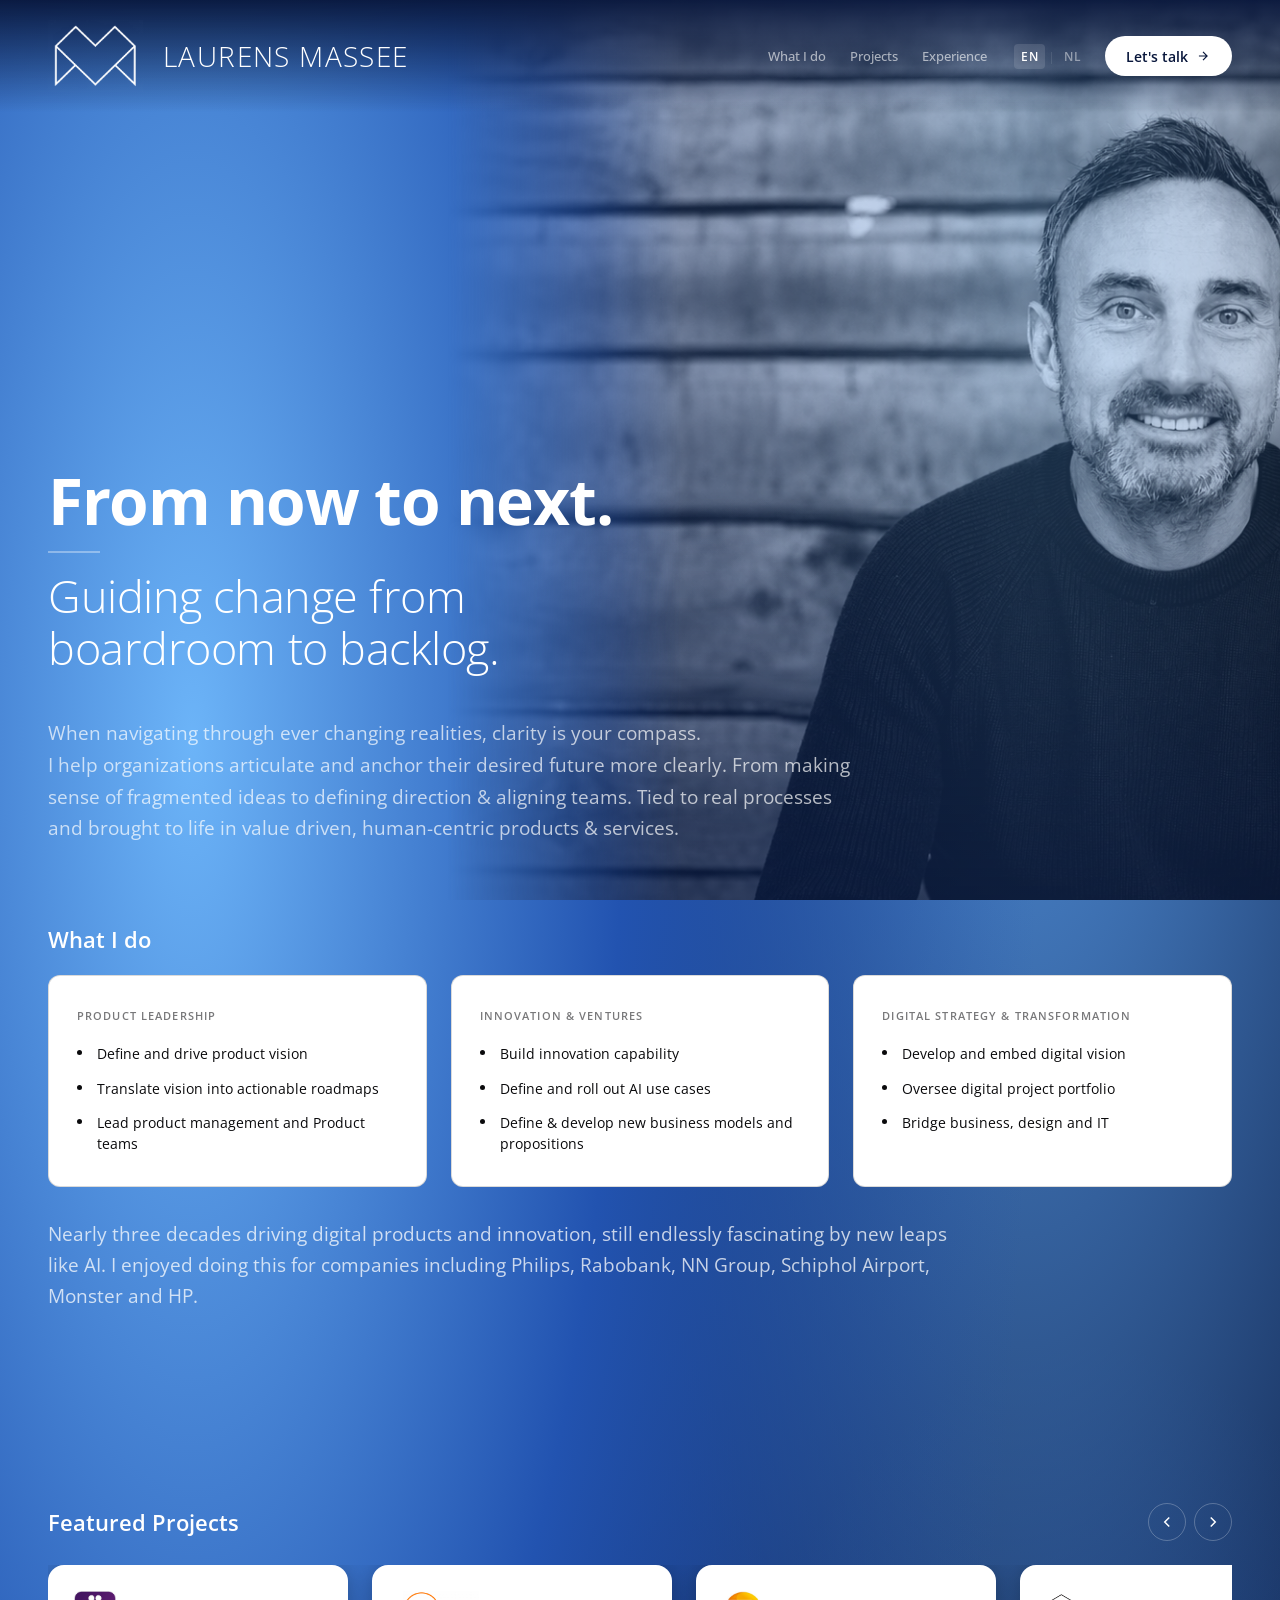
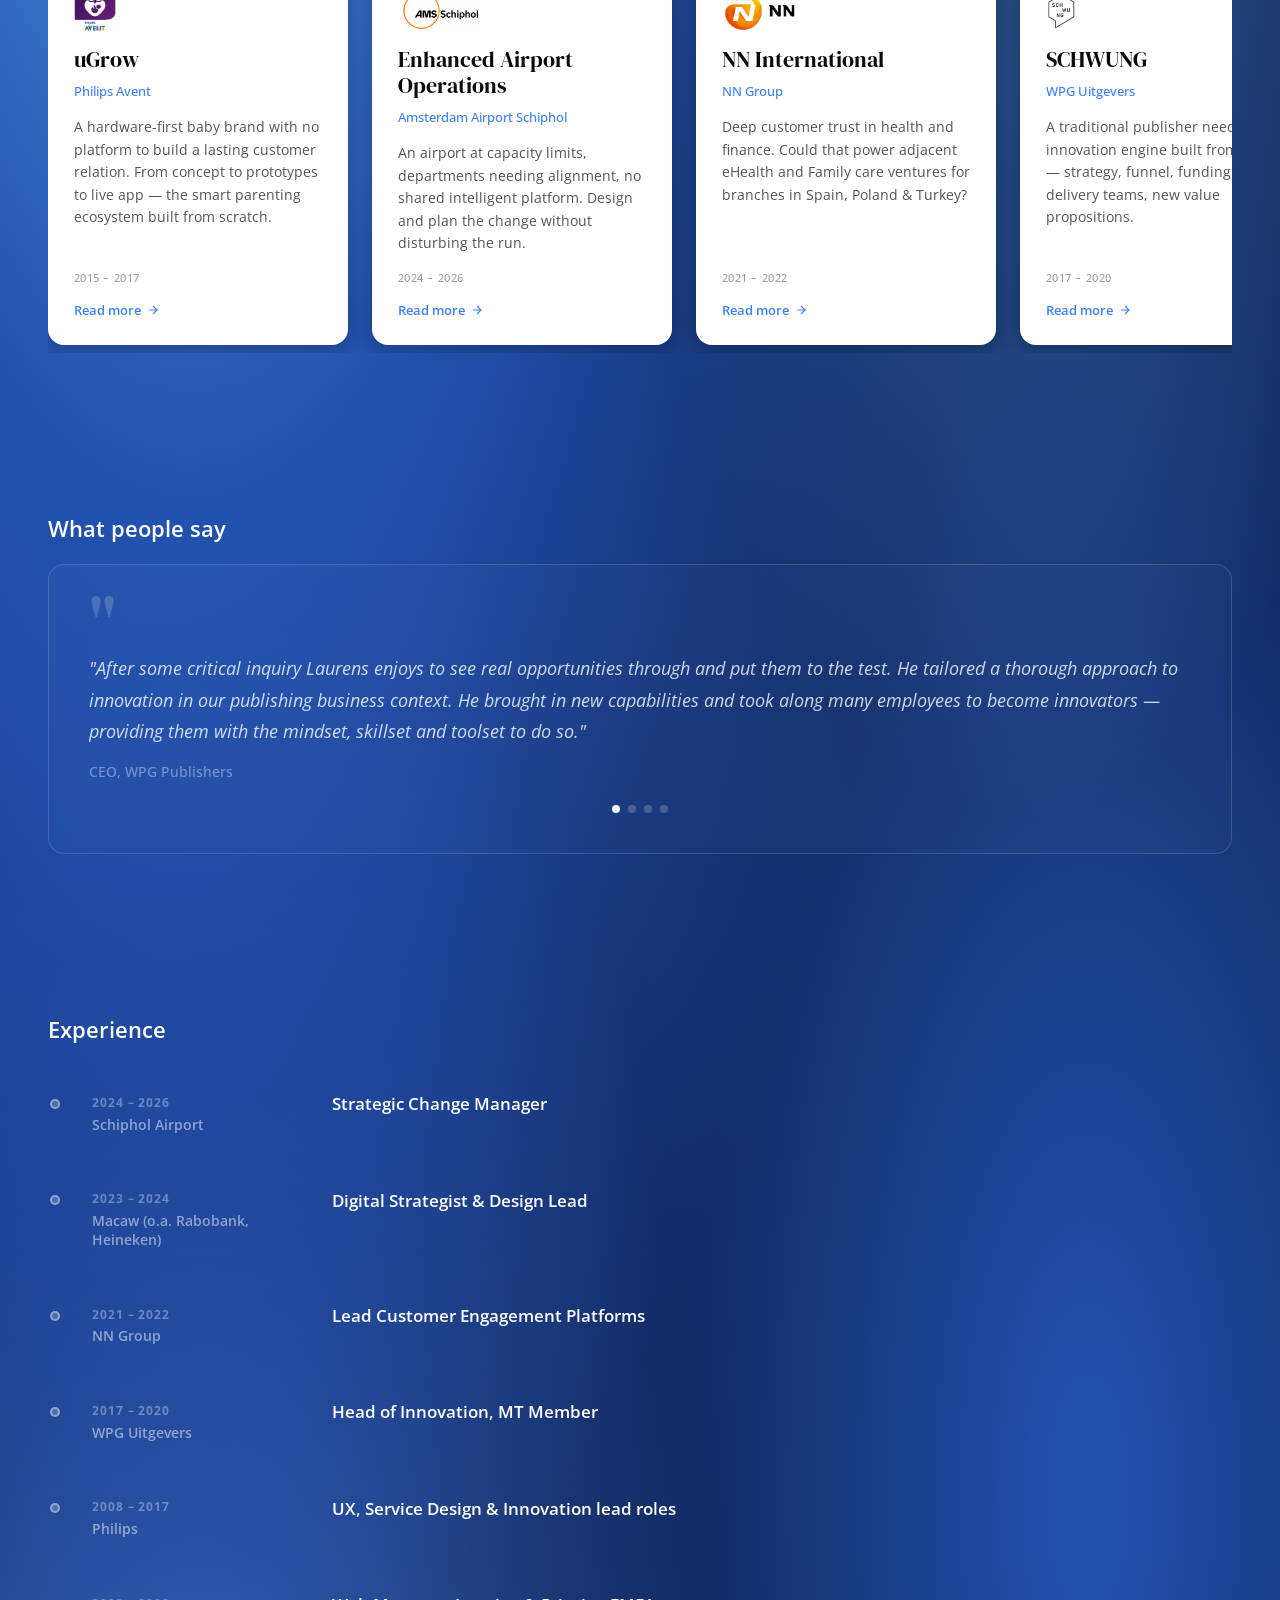
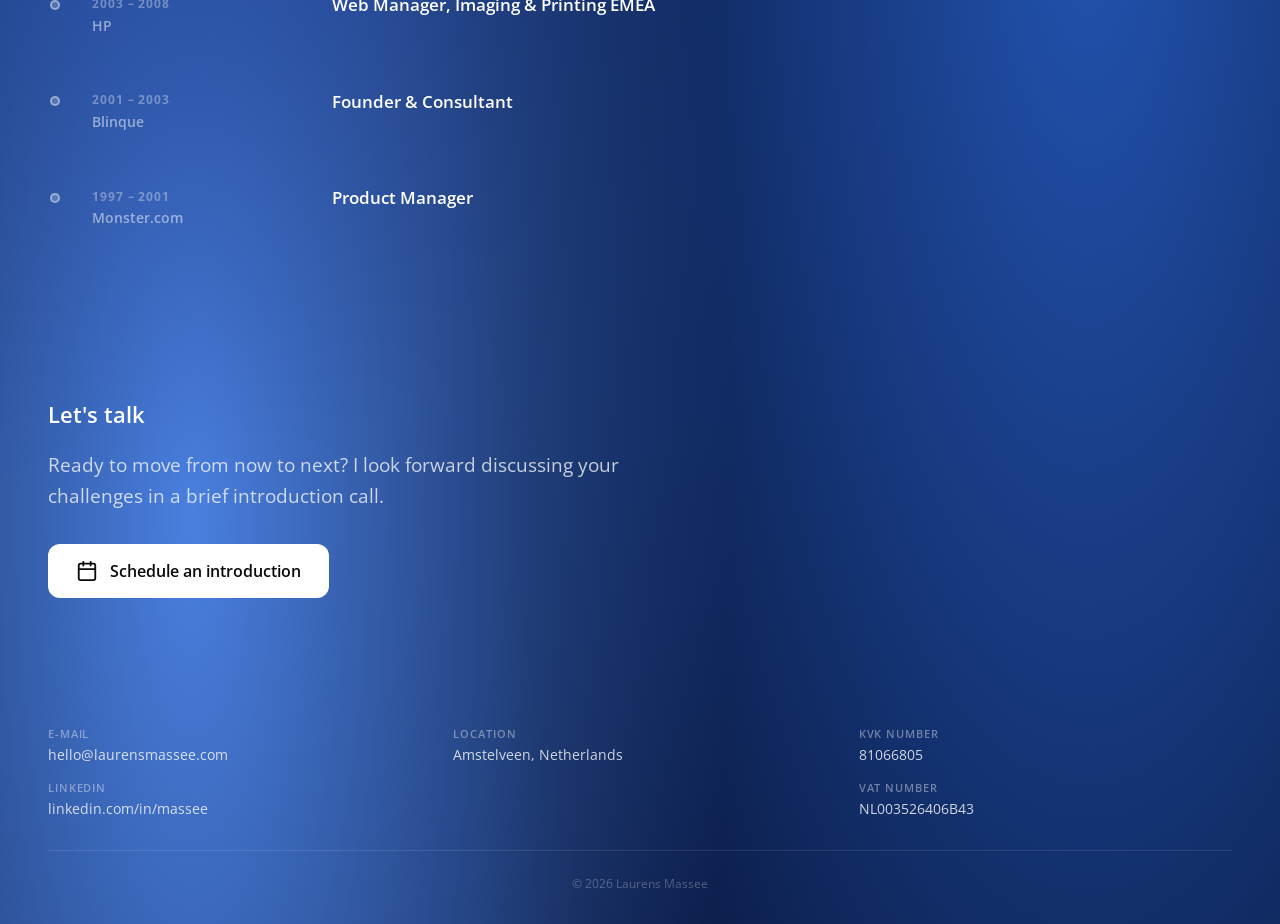
==== index.html @ fbb6dc80 "feat: update hero intro text and add vercel redirect config Updated hero intro for clarity; added ve" ====
<!DOCTYPE html>
<html lang="en">
<head>
  <meta charset="UTF-8">
  <meta name="viewport" content="width=device-width, initial-scale=1.0">
  <link rel="canonical" href="https://www.laurensmassee.com/" />
  <meta property="og:url" content="https://www.laurensmassee.com/" />
  <meta name="author" content="Laurens Massee"/>
  <meta name="google-site-verification" 
  <meta name="author" content="Laurens Massee"/>
  <meta name="google-site-verification" content="T5xdvmW13VhJkybaEF1DIZWQS0B7mNTXm55Ax5e1nnI" >
  <meta name="description" property="og:description" content="Guiding change from boardroom to backlog. When navigating through ever changing realities, clarity is your compass.\nI help organizations articulate and anchor their desired future more clearly. From making sense of fragmented ideas to defining direction & aligning teams. Tied to real processes and brought to life in value driven, human-centric products & services.

PRODUCT LEADERSHIP
Define and drive product vision
Translate strategy into execution
Lead product management and product teams

INNOVATION & VENTURES
Build innovation capability
Define and roll out AI use cases
Define & develop new business models and propositions

DIGITAL STRATEGY & TRANSFORMATION
Develop and embed digital vision
Oversee digital project portfolio
Bridge business, design and IT

Nearly Three decades driving digital products and innovation, still endlessly fascinating by new leaps like applying AI to make solutions smarter. I enjoyed doing this for companies including Philips, Rabobank, NN Group, Schiphol Airport, Monster and HP." />

  <title>Laurens Massee | Strategic Product & Innovation Leadership</title>

  <!-- Open Graph / Social Sharing -->
  <meta property="og:title" content="From now to next." />
  <meta property="og:description" content="Guiding change from boardroom to backlog. When navigating through ever changing realities, clarity is your compass.\nI help organizations articulate and anchor their desired future more clearly. From making sense of fragmented ideas to defining direction & aligning teams. Tied to real processes and brought to life in value driven, human-centric products & services.

PRODUCT LEADERSHIP
Define and drive product vision
Translate strategy into execution
Lead product management and product teams

INNOVATION & VENTURES
Build innovation capability
Define and roll out AI use cases
Define & develop new business models and propositions

DIGITAL STRATEGY & TRANSFORMATION
Develop and embed digital vision
Oversee digital project portfolio
Bridge business, design and IT

Nearly Three decades driving digital products and innovation, still endlessly fascinating by new leaps like applying AI to make solutions smarter. I enjoyed doing this for companies including Philips, Rabobank, NN Group, Schiphol Airport, Monster and HP." />
  <meta property="og:image" content="https://laurensmassee.com/og-image_2.png" />
  <meta property="og:image:width" content="1200" />
  <meta property="og:image:height" content="627" />
  <meta property="og:url" content="https://laurensmassee.com" />
  <meta property="og:type" content="website" />
  
  <link rel="preconnect" href="https://fonts.googleapis.com">
  <link rel="preconnect" href="https://fonts.gstatic.com" crossorigin>
  <link href="https://fonts.googleapis.com/css2?family=Open+Sans:ital,wght@0,300;0,400;0,500;0,600;0,700;1,300;1,400;1,500;1,700&family=DM+Serif+Display&display=swap" rel="stylesheet">
  <style>
    *, *::before, *::after { box-sizing: border-box; margin: 0; padding: 0; }

    :root {
      --bg: #08163b;
      --accent: #FFD700;
      --blue: #3b82f6;
      --dim: rgba(255,255,255,0.7);
      --gutter: 3rem;
    }

    html { scroll-behavior: smooth; scroll-padding-top: 7rem; }

    body {
      font-family: 'Open Sans', -apple-system, BlinkMacSystemFont, sans-serif;
      background:
        radial-gradient(ellipse at 15% 18%, #6cb4f8 0%, #2253b0 28%, transparent 55%),
        radial-gradient(ellipse at 80% 5%, #5aa0f0 0%, transparent 40%),
        radial-gradient(ellipse at 10% 55%, #1a3a8f 0%, transparent 45%),
        radial-gradient(ellipse at 85% 75%, #2253b0 0%, transparent 40%),
        radial-gradient(ellipse at 15% 90%, #4a80e0 0%, transparent 35%),
        #08163b;
      color: #fff;
      overflow-x: hidden;
    }

    /* ─── TOP NAV ─── */
    .top-nav {
      position: fixed;
      top: 0; left: 0; right: 0;
      z-index: 200;
      display: flex;
      justify-content: space-between;
      align-items: center;
      padding: 1.25rem var(--gutter);
      background: linear-gradient(to bottom, rgba(8,22,59,0.95) 0%, transparent 100%);
    }

    .nav-left { display: flex; align-items: center; gap: 1.25rem; }
    .monogram { height: 72px; width: auto; }
    .name-text { font-size: 28px; font-weight: 300; text-transform: uppercase; letter-spacing: 0.05em; }

    .nav-right { display: flex; align-items: center; gap: 1rem; }

    .nav-links { display: flex; align-items: center; gap: 0.1rem; }

    .nav-link {
      font-size: 0.8rem; font-weight: 500;
      color: rgba(255,255,255,0.6);
      text-decoration: none;
      padding: 0.4rem 0.7rem;
      border-radius: 20px;
      transition: color 0.2s, background 0.2s;
      white-space: nowrap;
    }
    .nav-link:hover { color: #fff; background: rgba(255,255,255,0.1); }

    .lang-toggle {
      display: flex; align-items: center; gap: 0.15rem;
      font-size: 0.78rem; font-weight: 600; letter-spacing: 0.08em;
      color: rgba(255,255,255,0.45); cursor: pointer; user-select: none;
    }
    .lang-toggle span { padding: 0.25rem 0.4rem; border-radius: 4px; transition: color 0.2s, background 0.2s; }
    .lang-toggle span.active { color: #fff; background: rgba(255,255,255,0.12); }
    .lang-toggle .sep { color: rgba(255,255,255,0.2); font-weight: 300; background: none; padding: 0; }

    .nav-cta {
      display: inline-flex; align-items: center; gap: 0.5rem;
      background: #fff; color: var(--bg);
      font-size: 0.875rem; font-weight: 600;
      text-decoration: none; padding: 0.65rem 1.35rem; border-radius: 50px;
      transition: background 0.2s, color 0.2s; white-space: nowrap;
    }
    .nav-cta:hover { background: var(--blue); color: #fff; }
    .nav-cta svg { width: 14px; height: 14px; transition: transform 0.2s; }
    .nav-cta:hover svg { transform: translateX(3px); }

    /* ─── HERO ─────────────────────────────────────────────────────────────
       Full-viewport. Photo behind right side. Headlines sit at bottom third.
       Photo fix: no mix-blend-mode, opacity 0.68, mask only on left edge.
    ──────────────────────────────────────────────────────────────────────── */
    .hero {
      position: relative;
      height: 100vh;
      min-height: 600px;
      display: flex;
      flex-direction: column;
      overflow: hidden;
    }

    /* Spacer pushes headlines to just below the vertical middle */
    .hero-spacer { flex: 0 0 52vh; }

    .hero-photo {
      position: fixed;
      top: 0; right: 0;
      width: 65%; height: 100vh;
      pointer-events: none;
      z-index: 0;
      -webkit-mask-image: linear-gradient(to right, transparent 0%, black 28%);
      mask-image: linear-gradient(to right, transparent 0%, black 28%);
    }

    .hero-photo img {
      width: 100%; height: 100%;
      object-fit: cover; object-position: center top;
      opacity: 0.68;
      /* NO mix-blend-mode — was washing out skin tones into the blue */
    }

    /* Soft bottom fade so headlines sit cleanly over the photo */
    .hero-photo::after {
      content: '';
      position: absolute; inset: 0;
      background: linear-gradient(to top, rgba(8,22,59,0.55) 0%, transparent 45%);
      pointer-events: none;
    }

    .hero-content {
      position: relative; z-index: 10;
      padding: 0 var(--gutter) 0 var(--gutter);
      flex-shrink: 0;
    }

    /* Intro pushed to just above the fold by flex-grow spacer after headlines */
    .hero-mid-spacer { flex: 1; min-height: 1rem; }

    .hero-intro {
      font-size: 1.2rem;
      font-weight: 400; line-height: 1.65; color: var(--dim);
      max-width: 900px;
      position: relative; z-index: 10;
      padding: 0 var(--gutter) 3.5rem var(--gutter);
      flex-shrink: 0;
    }

    .headline {
      font-weight: 700;
      font-size: clamp(2.2rem, 5vw, 4.2rem);
      line-height: 1.02; letter-spacing: -0.02em;
      max-width: 16ch; margin-bottom: 0.4rem;
    }
    .headline em { font-style: italic; color: var(--accent); }

    .headline-divider {
      width: 52px; height: 2px;
      background: rgba(255,255,255,0.35);
      margin: 1.1rem 0;
    }

    .subheadline {
      font-weight: 300;
      font-size: clamp(1.4rem, 3.5vw, 2.8rem);
      line-height: 1.15; letter-spacing: -0.01em;
      max-width: 22ch; color: #fff;
    }
    .subheadline em { font-style: italic; color: var(--accent); }

    /* ─── SHARED SECTION ─── */
    .section { 
      max-width: 1400px; 
      margin: 0 auto; 
      padding: 5rem var(--gutter);
      position: relative;
      z-index: 10;
    }

    .section-heading {
      font-weight: 600; font-size: 1.4rem;
      color: #fff;
      margin-bottom: 1.25rem;
    }

    /* ─── WHAT I DO ─── */
    .what-intro {
      font-size: 1.2rem; font-weight: 400; line-height: 1.6;
      color: rgba(255,255,255,0.75); max-width: 900px; margin-bottom: 2rem;
    }

    /* expertise cards */
    .lm-expertise__grid {
      display: grid;
      grid-template-columns: repeat(3, 1fr);
      gap: 1.5rem;
      margin-bottom: 2rem;
    }
    .lm-expertise__card {
      background: #fff;
      border: 0.5px solid rgba(10, 10, 12, 0.15);
      border-radius: 12px;
      padding: 2rem 1.75rem;
      box-shadow: none;
      min-width: 0;
    }
    .lm-expertise__label {
      font-size: 0.7rem;
      font-weight: 600;
      letter-spacing: 0.1em;
      text-transform: uppercase;
      color: rgba(10, 10, 12, 0.55);
      margin: 0 0 1.25rem;
    }
    .lm-expertise__list {
      list-style: none;
      margin: 0;
      padding: 0;
      display: flex;
      flex-direction: column;
      gap: 0.85rem;
    }
    .lm-expertise__list li {
      position: relative;
      padding-left: 1.25rem;
      font-size: 14px;
      line-height: 1.5;
      color: #0a0a0c;
    }
    .lm-expertise__list li::before {
      content: "";
      position: absolute;
      left: 0;
      top: 0.5em;
      width: 5px;
      height: 5px;
      border-radius: 50%;
      background: #0a0a0c;
    }
    @media (max-width: 900px) {
      .lm-expertise__grid { grid-template-columns: 1fr; }
    }

    /* ─── PROJECTS CAROUSEL ─── */
    .carousel-header {
      display: flex; align-items: center; justify-content: space-between;
      margin-bottom: 1.5rem;
    }

    .carousel-nav { display: flex; gap: 0.5rem; }

    .carousel-btn {
      width: 38px; height: 38px; border-radius: 50%;
      border: 1px solid rgba(255,255,255,0.25); background: transparent; color: #fff;
      cursor: pointer; display: flex; align-items: center; justify-content: center;
      transition: background 0.2s;
    }
    .carousel-btn:hover { background: rgba(255,255,255,0.1); }
    .carousel-btn svg { width: 18px; height: 18px; }

    .carousel-track {
      display: flex; gap: 1.5rem;
      overflow-x: auto; scroll-snap-type: x mandatory;
      scrollbar-width: none; -ms-overflow-style: none;
      padding-bottom: 0.5rem;
    }
    .carousel-track::-webkit-scrollbar { display: none; }

    .project-card {
      flex: 0 0 300px; background: #fff; border-radius: 16px; padding: 1.6rem;
      display: flex; flex-direction: column; gap: 1rem;
      box-shadow: 0 4px 24px rgba(0,0,0,0.3); cursor: pointer;
      transition: transform 0.2s, box-shadow 0.2s; scroll-snap-align: start;
    }
    .project-card:hover { transform: translateY(-4px); box-shadow: 0 8px 32px rgba(0,0,0,0.4); }
    .card-logo { height: 40px; width: auto; max-width: 110px; object-fit: contain; object-position: left; align-self: flex-start; }
    .card-title { font-family: 'DM Serif Display', Georgia, serif; font-size: 1.35rem; font-weight: 400; color: #0a0a0c; line-height: 1.2; }
    .card-client { font-size: 0.8rem; font-weight: 500; color: var(--blue); margin-top: -0.4rem; }
    .card-body { font-size: 0.875rem; line-height: 1.6; color: rgba(10,10,12,0.7); flex-grow: 1; }
    .card-year { font-size: 0.7rem; font-weight: 500; color: rgba(10,10,12,0.4); letter-spacing: 0.05em; }
    .card-cta { 
      font-size: 0.8rem; font-weight: 600; color: var(--blue); 
      text-decoration: none; margin-top: auto; 
      display: inline-flex; align-items: center; gap: 0.35rem;
      transition: gap 0.2s;
    }
    .card-cta:hover { gap: 0.5rem; }
    .card-cta svg { width: 14px; height: 14px; }

    /* ─── EXPERIENCE ─── */
    .exp-list {
      display: flex; flex-direction: column; gap: 0;
      margin-left: 0.5rem;
    }

    .exp-item {
      display: grid; grid-template-columns: 200px 1fr;
      gap: 0 2.5rem; padding: 1.75rem 0 1.75rem 2.25rem;
      position: relative;
    }
    .exp-item::before {
      content: ''; position: absolute; left: -6px; top: 2.1rem;
      width: 10px; height: 10px; border-radius: 50%;
      background: rgba(255,255,255,0.2); border: 2px solid rgba(255,255,255,0.4);
      transition: background 0.2s, border-color 0.2s;
    }
    .exp-item:hover::before { background: var(--accent); border-color: var(--accent); }

    .exp-meta { display: flex; flex-direction: column; gap: 0.3rem; padding-top: 0.1rem; }
    .exp-period { font-size: 0.72rem; font-weight: 700; letter-spacing: 0.08em; color: rgba(255,255,255,0.35); text-transform: uppercase; }
    .exp-company { font-size: 0.85rem; font-weight: 600; color: rgba(255,255,255,0.5); }

    .exp-right { display: flex; flex-direction: column; gap: 0.4rem; }
    .exp-role { font-size: 1.05rem; font-weight: 600; color: #fff; line-height: 1.3; }
    .exp-desc { font-size: 0.875rem; line-height: 1.65; color: var(--dim); }
    .exp-tags { display: flex; flex-wrap: wrap; gap: 0.4rem; margin-top: 0.2rem; }
    .exp-tag {
      font-size: 0.68rem; font-weight: 500;
      color: rgba(255,255,255,0.45);
      border: 1px solid rgba(255,255,255,0.15);
      border-radius: 20px; padding: 0.2rem 0.6rem;
    }

    /* ─── TESTIMONIALS ─── */
    .testimonials-box {
      border-radius: 16px;
      padding: 1.5rem 2.5rem 2.5rem; 
      background: rgba(255,255,255,0.02);
      border: 1px solid rgba(255,255,255,0.15);
    }
    .testimonial-carousel { position: relative; overflow: hidden; touch-action: pan-x; }
    .testimonial-track { display: flex; transition: transform 0.4s ease; cursor: grab; }
    .testimonial-track.dragging { cursor: grabbing; transition: none; }
    .testimonial-item { flex: 0 0 100%; min-width: 100%; }
    .testimonial-blockquote {
      font-family: 'DM Serif Display', Georgia, serif;
      font-size: 4rem; line-height: 1; color: rgba(255,255,255,0.18); margin-bottom: -1rem;
    }
    .testimonial-quote { font-size: clamp(0.95rem, 1.4vw, 1.1rem); font-style: italic; line-height: 1.8; color: rgba(255,255,255,0.8); margin-bottom: 0.9rem; }
    .testimonial-author { font-size: 0.875rem; font-weight: 500; color: rgba(255,255,255,0.4); }
    .testimonial-dots { display: flex; justify-content: center; gap: 0.5rem; margin-top: 1.5rem; }
    .testimonial-dot { width: 8px; height: 8px; border-radius: 50%; background: rgba(255,255,255,0.2); border: none; cursor: pointer; transition: background 0.2s; }
    .testimonial-dot.active { background: #fff; }
    .testimonial-dot:hover { background: rgba(255,255,255,0.5); }

    /* ─── LET'S TALK CTA ─── */
    .cta-section { 
      max-width: 1400px;
      margin: 0 auto;
      padding: 4rem var(--gutter) 5rem;
      position: relative;
      z-index: 10;
    }
    .cta-grid {
      display: flex;
    }
    .cta-body {
      font-size: 1.2rem;
      line-height: 1.6;
      color: rgba(255,255,255,0.75);
      max-width: 600px;
      margin-bottom: 2rem;
    }
    .cta-button {
      display: inline-flex;
      align-items: center;
      gap: 0.75rem;
      background: #fff;
      color: #0a0a0c;
      border-radius: 12px;
      padding: 1rem 1.75rem;
      font-size: 1rem;
      font-weight: 600;
      text-decoration: none;
      transition: background 0.2s, transform 0.2s;
    }
    .cta-button:hover {
      background: rgba(255,255,255,0.85);
      transform: translateY(-3px);
    }
    .cta-button-icon {
      width: 22px;
      height: 22px;
      flex-shrink: 0;
    }

    /* ─── FOOTER ─── */
    .footer { 
      padding: 3rem var(--gutter) 2rem;
      position: relative;
      z-index: 10;
    }
    .footer-content {
      max-width: 1400px;
      margin: 0 auto;
      display: grid;
      grid-template-columns: repeat(3, 1fr);
      gap: 2rem;
      padding-bottom: 2rem;
      border-bottom: 1px solid rgba(255,255,255,0.1);
      margin-bottom: 1.5rem;
    }
    .footer-col { display: flex; flex-direction: column; gap: 1rem; }
    .footer-label { font-size: 0.7rem; font-weight: 600; color: rgba(255,255,255,0.4); text-transform: uppercase; letter-spacing: 0.08em; }
    .footer-value { font-size: 0.9rem; color: rgba(255,255,255,0.8); }
    .footer-value a { color: rgba(255,255,255,0.8); text-decoration: none; transition: color 0.2s; }
    .footer-value a:hover { color: #fff; }
    .footer-item { display: flex; flex-direction: column; gap: 0.25rem; }
    .footer-copyright { text-align: center; font-size: 0.78rem; color: rgba(255,255,255,0.28); }

    /* ─── MODAL ─── */
    .modal-overlay { position: fixed; inset: 0; background: rgba(8,22,59,0.9); backdrop-filter: blur(8px); z-index: 1000; display: none; align-items: center; justify-content: center; padding: 2rem; }
    .modal-overlay.active { display: flex; }
    .modal-content { background: #fff; border-radius: 20px; max-width: 620px; width: 100%; max-height: 85vh; overflow-y: auto; padding: 2.5rem; position: relative; }
    .modal-close { position: absolute; top: 1.25rem; right: 1.25rem; width: 36px; height: 36px; border: none; background: #f0f0f0; border-radius: 50%; cursor: pointer; display: flex; align-items: center; justify-content: center; transition: background 0.2s; }
    .modal-close:hover { background: #e0e0e0; }
    .modal-close svg { width: 16px; height: 16px; stroke: #333; stroke-width: 2; }
    .modal-logo { height: 40px; width: auto; max-width: 120px; object-fit: contain; margin-bottom: 1.2rem; }
    .modal-title { font-family: 'DM Serif Display', Georgia, serif; font-size: 1.8rem; font-weight: 400; color: #0a0a0c; line-height: 1.2; margin-bottom: 0.35rem; }
    .modal-client { font-size: 0.9rem; font-weight: 500; color: var(--blue); margin-bottom: 1.2rem; }
    .modal-body { font-size: 0.92rem; line-height: 1.75; color: rgba(10,10,12,0.72); margin-bottom: 1.2rem; }
    .modal-outcome-label { font-size: 0.7rem; font-weight: 700; letter-spacing: 0.1em; text-transform: uppercase; color: rgba(10,10,12,0.4); margin-bottom: 0.4rem; }
    .modal-outcome { font-size: 0.9rem; line-height: 1.6; color: rgba(10,10,12,0.62); margin-bottom: 1.2rem; }
    .modal-meta { display: flex; gap: 1.75rem; flex-wrap: wrap; padding-top: 1rem; border-top: 1px solid #eee; }
    .modal-meta-item { display: flex; flex-direction: column; gap: 0.2rem; }
    .modal-meta-label { font-size: 0.68rem; font-weight: 700; letter-spacing: 0.1em; text-transform: uppercase; color: rgba(10,10,12,0.4); }
    .modal-meta-value { font-size: 0.875rem; font-weight: 500; color: #0a0a0c; }

    /* ─── RESPONSIVE ─── */
    @media (max-width: 900px) {
      :root { --gutter: 1.25rem; }
      
      /* Stack nav: monogram+name on top, links+CTA below */
      .top-nav { 
        flex-wrap: wrap;
        padding: 0.6rem var(--gutter) 0.5rem; 
        background: linear-gradient(to bottom, rgba(8,22,59,0.98) 0%, rgba(8,22,59,0.95) 90%, transparent 100%);
        gap: 0.5rem;
      }
      .nav-left { 
        width: 100%; 
        justify-content: space-between;
        gap: 0.5rem; 
      }
      .nav-right { 
        width: 100%; 
        justify-content: flex-start;
        gap: 0.4rem;
      }
      .nav-links { 
        display: flex; 
        gap: 0; 
      }
      .nav-link { 
        font-size: 0.7rem; 
        padding: 0.3rem 0.5rem; 
      }
      .monogram { height: 44px; }
      .name-text { font-size: 15px; }
      .nav-cta { 
        padding: 0.4rem 0.75rem; 
        font-size: 0.7rem; 
        margin-left: auto;
      }
      .lang-toggle { 
        font-size: 0.68rem;
      }
      .lang-toggle span { 
        padding: 0.2rem 0.35rem; 
      }

      /* Hero: use profile.png on mobile - full width, fixed position */
      .hero-photo {
        position: fixed;
        width: 100%;
        height: 100vh;
        -webkit-mask-image: none;
        mask-image: none;
      }
      .hero-photo img { opacity: 0.45; object-position: center 20%; }
      .hero-photo::after { background: linear-gradient(to top, rgba(8,22,59,0.85) 0%, rgba(8,22,59,0.3) 50%, transparent 80%); }
      .hero-spacer { flex: 0 0 48vh; }
      .hero-content { padding: 0 var(--gutter) 0; }
      .hero-intro { 
        padding: 1rem var(--gutter) 2.5rem; 
        font-size: 1rem;
        word-wrap: break-word;
        overflow-wrap: break-word;
      }
      
      .headline { font-size: clamp(1.8rem, 8vw, 2.5rem); max-width: 100%; }
      .subheadline { font-size: clamp(1.1rem, 5vw, 1.6rem); max-width: 100%; }

      .section { padding: 3rem var(--gutter); }
      
      .what-intro { 
        font-size: 1rem; 
        word-wrap: break-word;
        overflow-wrap: break-word;
      }

      .exp-item { grid-template-columns: 1fr; gap: 0.3rem; padding-left: 1.5rem; }

      .footer-content { grid-template-columns: 1fr; gap: 1.5rem; }
    }

    @media (max-width: 600px) {
      :root { --gutter: 1rem; }
      .name-text { font-size: 13px; }
      .monogram { height: 40px; }
      .nav-link { font-size: 0.65rem; padding: 0.25rem 0.4rem; }
      .nav-cta { font-size: 0.65rem; padding: 0.35rem 0.65rem; }
    }

    @media (min-width: 1600px) {
      .hero-content { padding: 0 5rem 5rem; }
      .section { padding: 6rem 5rem; }
    }
  </style>
</head>
<body>

  <!-- NAV -->
  <nav class="top-nav">
    <div class="nav-left">
      <a href="#hero" style="display:flex;align-items:center;">
        <img src="monogram.png" alt="Laurens Massee" class="monogram">
      </a>
      <span class="name-text">Laurens Massee</span>
    </div>
    <div class="nav-right">
      <nav class="nav-links">
        <a href="#what" class="nav-link" data-i18n="nav_what">What I do</a>
        <a href="#projects" class="nav-link" data-i18n="nav_projects">Projects</a>
        <a href="#experience" class="nav-link" data-i18n="nav_exp">Experience</a>
      </nav>
      <div class="lang-toggle" id="langToggle">
        <span data-lang="en" class="active">EN</span>
        <span class="sep">|</span>
        <span data-lang="nl">NL</span>
      </div>
      <a href="#contact" class="nav-cta">
        <span data-i18n="cta_nav">Let's talk</span>
        <svg viewBox="0 0 24 24" fill="none" stroke="currentColor" stroke-width="2"><path d="M5 12h14M12 5l7 7-7 7"/></svg>
      </a>
    </div>
  </nav>

  <section class="hero" id="hero">
    <div class="hero-photo">
      <picture>
        <source media="(max-width: 900px)" srcset="profile.png">
        <img src="hero-bg.jpg" alt="Laurens Massee">
      </picture>
    </div>
    <div class="hero-spacer"></div>
    <div class="hero-content">
      <h1 class="headline" data-i18n="headline">From now to next.</h1>
      <div class="headline-divider"></div>
      <p class="subheadline" data-i18n="subheadline">Guiding change from boardroom to backlog.</p>
    </div>
    <div class="hero-mid-spacer"></div>
    <p class="hero-intro" data-i18n="intro">When navigating through ever changing realities, clarity is your compass. <br>I help organizations articulate and anchor their desired future more clearly. From making sense of fragmented ideas to defining direction & aligning teams. Tied to real processes and brought to life in value driven, human-centric products & services.</p>
  </section>

  <!-- WHAT I DO -->
  <section id="what">
    <div class="section" style="padding-top: 1.5rem;">
      <h2 class="section-heading" data-i18n="nav_what">What I do</h2>
      <div class="lm-expertise__grid">
        <div class="lm-expertise__card">
          <p class="lm-expertise__label" data-i18n="exp_block1_title">Product Leadership</p>
          <ul class="lm-expertise__list">
            <li data-i18n="exp_block1_1">Define and drive product vision</li>
            <li data-i18n="exp_block1_2">Translate vision into actionable roadmaps</li>
            <li data-i18n="exp_block1_3">Lead product management and Product teams</li>
          </ul>
        </div>
        <div class="lm-expertise__card">
          <p class="lm-expertise__label" data-i18n="exp_block2_title">Innovation &amp; Ventures</p>
          <ul class="lm-expertise__list">
            <li data-i18n="exp_block2_1">Build innovation capability</li>
            <li data-i18n="exp_block2_2">Define and roll out AI use cases</li>
            <li data-i18n="exp_block2_3">Define & develop new business models and propositions</li>
          </ul>
        </div>
        <div class="lm-expertise__card">
          <p class="lm-expertise__label" data-i18n="exp_block3_title">Digital Strategy &amp; Transformation</p>
          <ul class="lm-expertise__list">
            <li data-i18n="exp_block3_1">Develop and embed digital vision</li>
            <li data-i18n="exp_block3_2">Oversee digital project portfolio</li>
            <li data-i18n="exp_block3_3">Bridge business, design and IT</li>
          </ul>
        </div>
      </div>
      <p class="what-intro" data-i18n="track_record">Nearly three decades driving digital products and innovation, still endlessly fascinating by new leaps like AI. I enjoyed doing this for companies including Philips, Rabobank, NN Group, Schiphol Airport, Monster and HP.</p>
    </div>
  </section>

  <!-- FEATURED PROJECTS -->
  <section id="projects">
    <div class="section">
      <div class="carousel-header">
        <h2 class="section-heading" style="margin-bottom:0;" data-i18n="nav_projects">Featured Projects</h2>
        <nav class="carousel-nav">
          <button class="carousel-btn" id="prevBtn" aria-label="Previous">
            <svg viewBox="0 0 24 24" fill="none" stroke="currentColor" stroke-width="2"><path d="M15 18l-6-6 6-6"/></svg>
          </button>
          <button class="carousel-btn" id="nextBtn" aria-label="Next">
            <svg viewBox="0 0 24 24" fill="none" stroke="currentColor" stroke-width="2"><path d="M9 18l6-6-6-6"/></svg>
          </button>
        </nav>
      </div>
      <div class="carousel-track" id="carouselTrack">

        <article class="project-card" data-case="1">
          <img src="logos/philips-avent.jpg" alt="Philips Avent" class="card-logo">
          <h3 class="card-title">uGrow</h3>
          <p class="card-client">Philips Avent</p>
          <p class="card-body" data-i18n="card1_body">A hardware-first baby brand with no platform to build a lasting customer relation. From concept to prototypes to live app — the smart parenting ecosystem built from scratch.</p>
          <span class="card-year">2015 – 2017</span>
          <a href="#" class="card-cta" data-i18n="read_more">Read more <svg viewBox="0 0 24 24" fill="none" stroke="currentColor" stroke-width="2"><path d="M5 12h14M12 5l7 7-7 7"/></svg></a>
        </article>

        <article class="project-card" data-case="2">
          <img src="logos/schiphol.png" alt="AMS Schiphol" class="card-logo">
          <h3 class="card-title">Enhanced Airport Operations</h3>
          <p class="card-client">Amsterdam Airport Schiphol</p>
          <p class="card-body" data-i18n="card2_body">An airport at capacity limits, departments needing alignment, no shared intelligent platform. Design and plan the change without disturbing the run.</p>
          <span class="card-year">2024 – 2026</span>
          <a href="#" class="card-cta" data-i18n="read_more">Read more <svg viewBox="0 0 24 24" fill="none" stroke="currentColor" stroke-width="2"><path d="M5 12h14M12 5l7 7-7 7"/></svg></a>
        </article>

        <article class="project-card" data-case="3">
          <img src="logos/nn-group.jpg" alt="NN Group" class="card-logo">
          <h3 class="card-title">NN International</h3>
          <p class="card-client">NN Group</p>
          <p class="card-body" data-i18n="card3_body">Deep customer trust in health and finance. Could that power adjacent eHealth and Family care ventures for branches in Spain, Poland &amp; Turkey?</p>
          <span class="card-year">2021 – 2022</span>
          <a href="#" class="card-cta" data-i18n="read_more">Read more <svg viewBox="0 0 24 24" fill="none" stroke="currentColor" stroke-width="2"><path d="M5 12h14M12 5l7 7-7 7"/></svg></a>
        </article>

        <article class="project-card" data-case="4">
          <img src="logos/schwung.png" alt="SCHWUNG" class="card-logo">
          <h3 class="card-title">SCHWUNG</h3>
          <p class="card-client">WPG Uitgevers</p>
          <p class="card-body" data-i18n="card4_body">A traditional publisher needed an innovation engine built from nothing — strategy, funnel, funding model, delivery teams, new value propositions.</p>
          <span class="card-year">2017 – 2020</span>
          <a href="#" class="card-cta" data-i18n="read_more">Read more <svg viewBox="0 0 24 24" fill="none" stroke="currentColor" stroke-width="2"><path d="M5 12h14M12 5l7 7-7 7"/></svg></a>
        </article>

        <article class="project-card" data-case="5">
          <img src="logos/your.png" alt="YouR" class="card-logo">
          <h3 class="card-title">YouR</h3>
          <p class="card-client">Macaw for Fintech client</p>
          <p class="card-body" data-i18n="card5_body">50,000 employees, no coherent digital workplace and a need for next level employee engagement. I was assigned to lead a concept design project for a new point of interaction for HR and IT.</p>
          <span class="card-year">2023 – 2024</span>
          <a href="#" class="card-cta" data-i18n="read_more">Read more <svg viewBox="0 0 24 24" fill="none" stroke="currentColor" stroke-width="2"><path d="M5 12h14M12 5l7 7-7 7"/></svg></a>
        </article>

        <article class="project-card" data-case="6">
          <img src="logos/rize.png" alt="RIZE" class="card-logo">
          <h3 class="card-title">RIZE</h3>
          <p class="card-client">WPG Uitgevers</p>
          <p class="card-body" data-i18n="card6_body">Trusted magazine brands bleeding subscribers. Flip the model — use content as marketing, sell wellbeing memberships instead.</p>
          <span class="card-year">2017 – 2020</span>
          <a href="#" class="card-cta" data-i18n="read_more">Read more <svg viewBox="0 0 24 24" fill="none" stroke="currentColor" stroke-width="2"><path d="M5 12h14M12 5l7 7-7 7"/></svg></a>
        </article>

      </div>
    </div>
  </section>


  <section id="testimonials">
    <div class="section">
      <h2 class="section-heading" data-i18n="nav_testimonials">What people say</h2>
      <div class="testimonials-box">
        <div class="testimonial-carousel">
          <div class="testimonial-track" id="testimonialTrack">
            <div class="testimonial-item">
              <span class="testimonial-blockquote">"</span>
              <p class="testimonial-quote">"After some critical inquiry Laurens enjoys to see real opportunities through and put them to the test. He tailored a thorough approach to innovation in our publishing business context. He brought in new capabilities and took along many employees to become innovators — providing them with the mindset, skillset and toolset to do so."</p>
              <p class="testimonial-author">CEO, WPG Publishers</p>
            </div>
            <div class="testimonial-item">
              <span class="testimonial-blockquote">"</span>
              <p class="testimonial-quote">"A strategic mind with hands-on pragmatism. Laurens filters signal from noise and captures many different viewpoints into concrete usable playbooks. He has a good way with stakeholders, but is not shy to challenge the status quo directly."</p>
              <p class="testimonial-author">Manager Solutions, Schiphol Airport</p>
            </div>
            <div class="testimonial-item">
              <span class="testimonial-blockquote">"</span>
              <p class="testimonial-quote">"Working with Laurens is always a pleasure. He is a profound innovation expert, capable of drawing from a broad toolbox of innovation skills. He is able to zoom in and out, switching between a focus on execution and a birds-eye view supporting strategic decision making."</p>
              <p class="testimonial-author">Head of Innovation, NN Group</p>
            </div>
            <div class="testimonial-item">
              <span class="testimonial-blockquote">"</span>
              <p class="testimonial-quote">"A great creative-strategic thinker, helping organizations move forward with their brand thinking, innovation agendas, and product management challenges. A wonderful colleague to work with."</p>
              <p class="testimonial-author">Senior Innovation Lead, SCHWUNG</p>
            </div>
          </div>
          <div class="testimonial-dots" id="testimonialDots">
            <button class="testimonial-dot active" data-index="0"></button>
            <button class="testimonial-dot" data-index="1"></button>
            <button class="testimonial-dot" data-index="2"></button>
            <button class="testimonial-dot" data-index="3"></button>
          </div>
        </div>
      </div>
    </div>
  </section>

  <!-- EXPERIENCE: after testimonials, no descriptions -->
  <section id="experience">
    <div class="section">
      <h2 class="section-heading" data-i18n="nav_exp">Experience</h2>
      <div class="exp-list">

        <div class="exp-item">
          <div class="exp-meta">
            <span class="exp-period">2024 – 2026</span>
            <span class="exp-company">Schiphol Airport</span>
          </div>
          <div class="exp-right">
            <span class="exp-role">Strategic Change Manager</span>
          </div>
        </div>

        <div class="exp-item">
          <div class="exp-meta">
            <span class="exp-period">2023 – 2024</span>
            <span class="exp-company">Macaw (o.a. Rabobank, Heineken)</span>
          </div>
          <div class="exp-right">
            <span class="exp-role">Digital Strategist &amp; Design Lead</span>
          </div>
        </div>

        <div class="exp-item">
          <div class="exp-meta">
            <span class="exp-period">2021 – 2022</span>
            <span class="exp-company">NN Group</span>
          </div>
          <div class="exp-right">
            <span class="exp-role">Lead Customer Engagement Platforms</span>
          </div>
        </div>

        <div class="exp-item">
          <div class="exp-meta">
            <span class="exp-period">2017 – 2020</span>
            <span class="exp-company">WPG Uitgevers</span>
          </div>
          <div class="exp-right">
            <span class="exp-role">Head of Innovation, MT Member</span>
          </div>
        </div>

        <div class="exp-item">
          <div class="exp-meta">
            <span class="exp-period">2008 – 2017</span>
            <span class="exp-company">Philips</span>
          </div>
          <div class="exp-right">
            <span class="exp-role">UX, Service Design &amp; Innovation lead roles</span>
          </div>
        </div>

        <div class="exp-item">
          <div class="exp-meta">
            <span class="exp-period">2003 – 2008</span>
            <span class="exp-company">HP</span>
          </div>
          <div class="exp-right">
            <span class="exp-role">Web Manager, Imaging &amp; Printing EMEA</span>
          </div>
        </div>

        <div class="exp-item">
          <div class="exp-meta">
            <span class="exp-period">2001 – 2003</span>
            <span class="exp-company">Blinque</span>
          </div>
          <div class="exp-right">
            <span class="exp-role">Founder &amp; Consultant</span>
          </div>
        </div>

        <div class="exp-item">
          <div class="exp-meta">
            <span class="exp-period">1997 – 2001</span>
            <span class="exp-company">Monster.com</span>
          </div>
          <div class="exp-right">
            <span class="exp-role">Product Manager</span>
          </div>
        </div>

      </div>
    </div>
  </section>

  <!-- LET'S TALK CTA -->
  <section id="contact" class="cta-section">
    <h2 class="section-heading" data-i18n="cta_heading">Let's talk</h2>
    <p class="cta-body" data-i18n="cta_body">Ready to move from now to next? I look forward discussing your challenges in a brief introduction call.</p>
    <div class="cta-grid">
      <a href="https://calendly.com/laurens-laurensmassee" target="_blank" class="cta-button">
        <svg class="cta-button-icon" viewBox="0 0 24 24" fill="none" stroke="currentColor" stroke-width="2" stroke-linecap="round" stroke-linejoin="round"><rect x="3" y="4" width="18" height="18" rx="2"/><line x1="16" y1="2" x2="16" y2="6"/><line x1="8" y1="2" x2="8" y2="6"/><line x1="3" y1="10" x2="21" y2="10"/></svg>
        <span data-i18n="cta_schedule">Schedule an introduction</span>
      </a>
    </div>
  </section>

  <footer class="footer">
    <div class="footer-content">
      <div class="footer-col">
        <div class="footer-item">
          <span class="footer-label">E-mail</span>
          <span class="footer-value"><a href="mailto:hello@laurensmassee.com">hello@laurensmassee.com</a></span>
        </div>
        <div class="footer-item">
          <span class="footer-label">LinkedIn</span>
          <span class="footer-value"><a href="https://www.linkedin.com/in/massee/" target="_blank">linkedin.com/in/massee</a></span>
        </div>
      </div>
      <div class="footer-col">
        <div class="footer-item">
          <span class="footer-label" data-i18n="location_label">Location</span>
          <span class="footer-value">Amstelveen, Netherlands</span>
        </div>
      </div>
      <div class="footer-col">
        <div class="footer-item">
          <span class="footer-label" data-i18n="kvk_label">KvK number</span>
          <span class="footer-value">81066805</span>
        </div>
        <div class="footer-item">
          <span class="footer-label" data-i18n="btw_label">VAT number</span>
          <span class="footer-value">NL003526406B43</span>
        </div>
      </div>
    </div>
    <p class="footer-copyright">© 2026 Laurens Massee</p>
  </footer>

  <!-- MODAL -->
  <div class="modal-overlay" id="modalOverlay">
    <div class="modal-content">
      <button class="modal-close" id="modalClose">
        <svg viewBox="0 0 24 24" fill="none"><path d="M18 6L6 18M6 6l12 12"/></svg>
      </button>
      <img src="" alt="" class="modal-logo" id="modalLogo">
      <h3 class="modal-title" id="modalTitle"></h3>
      <p class="modal-client" id="modalClient"></p>
      <p class="modal-body" id="modalBody"></p>
      <p class="modal-outcome-label" id="outcomeLabel">Outcome</p>
      <p class="modal-outcome" id="modalOutcome"></p>
      <div class="modal-meta">
        <div class="modal-meta-item"><span class="modal-meta-label" id="roleLabel">Role</span><span class="modal-meta-value" id="modalRole"></span></div>
        <div class="modal-meta-item"><span class="modal-meta-label" id="yearLabel">Year</span><span class="modal-meta-value" id="modalYear"></span></div>
        <div class="modal-meta-item"><span class="modal-meta-label" id="statusLabel">Status</span><span class="modal-meta-value" id="modalStatus"></span></div>
      </div>
    </div>
  </div>

  <script>
    /* ─── I18N ─── */
    const T = {
      en: {
        cta_nav:"Let's talk", nav_what:'What I do', nav_projects:'Projects', nav_exp:'Experience',
        headline:'From now to next.', subheadline:'Guiding change from boardroom to backlog.',
        intro:'When navigating through ever changing realities, clarity is your compass.\nI help organizations articulate and anchor their desired future more clearly. From making sense of fragmented ideas to defining direction & aligning teams. Tied to real processes and brought to life in value driven, human-centric products & services.',
  nav_testimonials:'What people say',
  cta_heading:"Let's talk", cta_schedule:'Schedule an introduction',
  cta_body:'Ready to move from now to next? I look forward discussing your challenges in a brief introduction call.',
  exp_block1_title:'Product Leadership',
  exp_block1_1:'Define and drive product vision',
  exp_block1_2:'Translate strategy into execution',
  exp_block1_3:'Lead product management and UX teams',
  exp_block2_title:'Innovation & Ventures',
  exp_block2_1:'Build innovation capability',
  exp_block2_2:'Define and roll out AI use cases',
  exp_block2_3:'Define & develop new business models and propositions',
  exp_block3_title:'Digital Strategy & Transformation',
  exp_block3_1:'Develop and embed digital vision',
  exp_block3_2:'Oversee digital project portfolio',
  exp_block3_3:'Bridge business, design and IT',
  track_record:"Nearly three decades driving digital products and innovation, still endlessly fascinating by new leaps like AI. I enjoyed doing this for companies including Philips, Rabobank, NN Group, Schiphol Airport, Monster and HP.",
        card1_body:'A hardware-first baby brand with no platform to build a lasting customer relation. From concept to prototypes to live app — the smart parenting ecosystem built from scratch.',
        card2_body:'An airport at capacity limits, departments needing alignment, no shared intelligent platform. Design and plan the change without disturbing the run.',
        card3_body:'Deep customer trust in health and finance. Could that power adjacent eHealth and Family care ventures for branches in Spain, Poland & Turkey?',
        card4_body:'A traditional publisher needed an innovation engine built from nothing — strategy, funnel, funding model, delivery teams, new value propositions.',
        card5_body:'50,000 employees, no coherent digital workplace. A unified AI-assisted interaction layer for HR and IT.',
        card6_body:'Trusted magazine brands bleeding subscribers. Flip the model — use content as marketing, sell wellbeing memberships instead.',
        exp1_role:'Strategic Change Manager', exp1_desc:'Shaped the vision, operating model and multi-year roadmap for a new Airport Capacity Planning & Control department. Developed the AirportOS intelligence platform vision with IT & Data teams.',
        exp2_role:'Digital Strategist & Design Lead', exp2_desc:'Led concept development for YouR — a personalized, AI-assisted digital workplace replacing fragmented legacy tools for 50,000 employees.',
        exp3_role:'Lead Customer Engagement Platforms', exp3_desc:"Led international eHealth innovation across Spain, Poland and Turkey — from insight to proposition to prototype within NN Group's corporate venture structure.",
        exp4_role:'Head of Innovation, MT Member', exp4_desc:'Built SCHWUNG — the innovation engine for WPG Publishers — from scratch. Stage-gated funnel, funding model, 150+ idea pipeline, multiple launched products.',
        exp5_role:'Experience Design Lead', exp5_desc:'Led end-to-end UX for uGrow — a connected smart parenting platform. First medically certified platform in US & EU. CES Innovation Award, iF Design Award, Red Dot Award.',
        exp6_role:'Senior Digital Strategist', exp6_desc:'Digital strategy and product work for HP, Monster, and multiple digital agencies — product design, platform strategy and digital transformation programs.',
        location_label:'Location', kvk_label:'KvK number', btw_label:'VAT number',
        outcome_label:'Outcome', role_label:'Role', year_label:'Year', status_label:'Status',
        read_more:'Read more',
      },
      nl: {
        cta_nav:'Contact', nav_what:'Wat ik doe', nav_projects:'Voorbeelden', nav_exp:'Ervaring',
        headline:'From now to next.', subheadline:'Guiding change from boardroom to backlog.',
        intro:'Veranderen van nu naar nieuw? Dan is helderheid je kompas.\n Ik help organisaties bij het scherpstellen van hun toekomstvisie. Samen lijnen we deze visie op met de dagelijkse processen en brengen we ze tot leven in waardevolle, mensgerichte producten en diensten.',
  nav_testimonials:'Wat mensen zeggen',
  cta_heading:'Contact', cta_schedule:'Plan een kennismaking',
  cta_body:'Klaar om van nu naar nieuw te bewegen? Ik bespreek graag jouw uitdagingen in een kort kennismakingsgesprek.',
  exp_block1_title:'Product Leadership',
  exp_block1_1:'Productvisie ontwikkelen en uitvoering aansturen',
  exp_block1_2:'Strategie vertalen naar concrete roadmaps',
  exp_block1_3:'Product management- en product teams aansturen',
  exp_block2_title:'Innovation & Ventures',
  exp_block2_1:'Innovatiekracht ontwikkelen',
  exp_block2_2:'AI use cases definiëren en uitrollen',
  exp_block2_3:'Nieuwe businessmodellen en proposities definiëren',
  exp_block3_title:'Digital Strategy & Transformation',
  exp_block3_1:'Digitale visie ontwikkelen en verankeren',
  exp_block3_2:'Regie voeren over digitale projectportfolio',
  exp_block3_3:'Brug slaan tussen business en IT',
  track_record:"Dit doe ik inmiddels bijna drie decennia. En het blijft oneindig boeiend door nieuwe mogelijkheden zoals AI. Ik werkte aan digitale producten, innovatie en transformatie voor Philips, Rabobank, NN Group, Schiphol, Monster en HP.",
        card1_body:"Een baby-merk met alleen hardware en geen platform voor een blijvende klantrelatie. Van concept tot prototype tot live app — het slimme ecosysteem voorjonge ouders van de grond af opgebouwd met teams in Eindhoven, Amsterdam en Bangalore.",
        card2_body:'Een luchthaven op capaciteitslimieten, afdelingen die afstemming nodig hebben en geen gedeelde tools en data. Ontwerp de verandering zonder de operatie te verstoren.',
        card3_body:'Diep klantvertrouwen in gezondheid en financien. Kan dat aangrenzende eHealth-ventures onderbouwen in Spanje, Polen en Turkije?',
        card4_body:'Een traditionele uitgever had een innovatiemotor nodig. Vanaf nul: strategie, funnel, financieringsmodel, delivery teams, nieuwe waarde proposities. Ik bouwde Schwung op met een heel leuk team van binnen en buiten de uitgeverij.',
        card5_body:'50.000 medewerkers, geen coherente digitale werkplek en behoefte aan meer employee betrokkenheid. Bedenk een concept voor een uniforme interactielaag voor HR en IT.',
        card6_body:'Vertrouwde tijdschriftmerken die abonnees en adverteerders verliezen. Wat kan een ander toekomstscenario zijn?',
        exp1_role:'Strategic Change Manager', exp1_desc:'Vormde de visie, het operationeel model en de meerjarige roadmap voor een nieuwe afdeling Airport Capacity Planning & Control. Ontwikkelde de AirportOS-visie met IT & Data.',
        exp2_role:'Digitaal Strateeg & Design Lead', exp2_desc:'Leidde de conceptontwikkeling van YouR — een gepersonaliseerde, AI-gestuurde digitale werkplek voor 50.000 medewerkers.',
        exp3_role:'Lead Customer Engagement Platforms', exp3_desc:'Leidde internationale eHealth-innovatie in Spanje, Polen en Turkije — van inzicht tot propositie tot prototype binnen de corporate venture-structuur van NN Group.',
        exp4_role:'Head of Innovation, MT-lid', exp4_desc:'Bouwde SCHWUNG — de innovatiemotor van WPG Uitgevers — van nul. Stage-gated funnel, financieringsmodel, 150+ ideeen-pipeline, meerdere gelanceerde producten.',
        exp5_role:'Experience Design Lead', exp5_desc:'Leidde end-to-end UX voor uGrow — een slim platform voor jonge ouders. Eerste medisch gecertificeerde platform in VS & EU. CES, iF en Red Dot award.',
        exp6_role:'Senior Digitaal Strateeg', exp6_desc:'Digitale strategie en productontwikkeling voor HP, Monster en meerdere digitale bureaus — productstrategie, platformstrategie en digitale transformatie.',
        location_label:'Locatie', kvk_label:'KvK nummer', btw_label:'BTW nummer',
        outcome_label:'Resultaat', role_label:'Rol', year_label:'Jaar', status_label:'Status',
        read_more:'Lees meer',
      }
    };

    let lang = 'en';

    function applyLang(l) {
      lang = l;
      const t = T[l];
      document.querySelectorAll('[data-i18n]').forEach(el => {
        const k = el.getAttribute('data-i18n');
        if (t[k] !== undefined) {
          if (k === 'intro') {
            el.innerHTML = t[k].replace('\n', '<br>');
          } else {
            el.textContent = t[k];
          }
        }
      });
      document.querySelectorAll('.lang-toggle span[data-lang]').forEach(b => {
        b.classList.toggle('active', b.getAttribute('data-lang') === l);
      });
      document.documentElement.lang = l;
    }

    document.getElementById('langToggle').addEventListener('click', e => {
      const b = e.target.closest('[data-lang]');
      if (b && b.getAttribute('data-lang')) applyLang(b.getAttribute('data-lang'));
    });

    /* ─── CAROUSEL ─── */
    const track = document.getElementById('carouselTrack');
    document.getElementById('prevBtn').addEventListener('click', () => track.scrollBy({left:-320,behavior:'smooth'}));
    document.getElementById('nextBtn').addEventListener('click', () => track.scrollBy({left:320,behavior:'smooth'}));

    /* ─── MODAL ─── */
    const cases = {
      1:{logo:'logos/philips-avent.jpg',title:'uGrow',client:'Philips Avent',body:'Philips Avent made analog baby products with no digital proposition and no relationship with parents beyond the sale. I led experience design spanning discovery, design and delivery phases, shaping the product vision and end-to-end UX for a connected parenting platform — app, baby monitor, smart thermometer, bottle sleeve.',outcome:'First medically certified smart parenting platform in the US and EU. CES Innovation Award, iF Design Award, Red Dot Award.',role:'Experience design lead',year:'2015 – 2017',status:'Shipped'},
      2:{logo:'logos/schiphol.png',title:'AirportOS',client:'Amsterdam Airport Schiphol',body:'Schiphol challenged by capacity limits. With two departments running forecasts and planning in parallel without shared direction, I shaped many viewpoints into a cohesive vision for a new Airport Capacity Planning & Control department, then iterated it into a roadmap, annual plans and the AirportOS tech vision.',outcome:'Shared vision, capabilities framework and transformation roadmap handed over. Multi-year programme governance in place.',role:'Strategic Change Manager',year:'2024 – 2026',status:'Blueprint 2030, Operating Model, Roadmap'},
      3:{logo:'logos/nn-group.jpg',title:'NN International',client:'NN Group',body:"NN International had deep customer trust in health and finance and needed to grow beyond core insurance. Within NN Group's corporate venture structure, I led multidisciplinary teams through the full early-stage innovation cycle — identifying needs, framing propositions, prototyping and testing in the eHealth domain.",outcome:'Multiple eHealth propositions developed and trialed.',role:'Innovation lead',year:'2021 – 2022',status:'Ventured'},
      4:{logo:'logos/schwung.png',title:'SCHWUNG',client:'WPG Publishers',body:'Built SCHWUNG from scratch: a stage-gated innovation funnel with its own validation methodology and funding model. A 150+ ideas pipeline ran through the funnel over three years. Products that launched: Coachfinder, Spiek!, ThrillerAbo, Kinderboeken.nl and others.',outcome:'Multiple products launched and generating revenue. New ways of working embedded across the organisation.',role:'Head of Innovation, MT member',year:'2017 – 2020',status:'Innovation embedded in business units'},
      5:{logo:'logos/your.png',title:'YouR',client:'Fintech client — via Macaw',body:"A large financial service provider with 50,000 employees had no coherent digital workplace and wanted to level up their employee engagement. I led concept development of various directions, validated with employees and stakeholders, then originated YouR: a personalized, AI-assisted omni-present layer replacing the fragmented tool landscape.",outcome:'Strategic blueprint handed over for implementation.',role:'Digital strategist & design lead',year:'2023 – 2024',status:'Blueprint being further detailed'},
      6:{logo:'logos/rize.png',title:'RIZE',client:'WPG Publishers',body:"WPG's most trusted magazine brands were losing subscribers. Strategic insight: publishers own the most valuable content but can no longer monetise it directly — flip the model, use content as marketing and sell memberships in the wellbeing space.",outcome:'Board decided RIZE was too risky. Magazine business sold within a year. Parts of the concept implemented otherwise.',role:'Head of Innovation, MT member',year:'2017 – 2020',status:'New owner'},
    };

    const modal = document.getElementById('modalOverlay');

    document.querySelectorAll('.project-card').forEach((card,i) => {
      card.addEventListener('click', () => {
        const d = cases[i+1]; if (!d) return;
        const t = T[lang];
        document.getElementById('modalLogo').src = d.logo;
        document.getElementById('modalTitle').textContent = d.title;
        document.getElementById('modalClient').textContent = d.client;
        document.getElementById('modalBody').textContent = d.body;
        document.getElementById('modalOutcome').textContent = d.outcome;
        document.getElementById('modalRole').textContent = d.role;
        document.getElementById('modalYear').textContent = d.year;
        document.getElementById('modalStatus').textContent = d.status;
        document.getElementById('outcomeLabel').textContent = t.outcome_label;
        document.getElementById('roleLabel').textContent = t.role_label;
        document.getElementById('yearLabel').textContent = t.year_label;
        document.getElementById('statusLabel').textContent = t.status_label;
        modal.classList.add('active');
        document.body.style.overflow = 'hidden';
      });
    });

    function closeModal() { modal.classList.remove('active'); document.body.style.overflow = ''; }
    document.getElementById('modalClose').addEventListener('click', closeModal);
    modal.addEventListener('click', e => { if (e.target === modal) closeModal(); });
    document.addEventListener('keydown', e => { if (e.key === 'Escape') closeModal(); });

    /* ─── TESTIMONIALS ─── */
    const tTrack = document.getElementById('testimonialTrack');
    const tDots = document.querySelectorAll('.testimonial-dot');
    let cur = 0;
    function showT(i) {
      cur = i;
      tTrack.style.transform = `translateX(-${i*100}%)`;
      tDots.forEach((d,j) => d.classList.toggle('active', j===i));
    }
    tDots.forEach(d => d.addEventListener('click', () => showT(+d.dataset.index)));
    setInterval(() => showT((cur+1) % tDots.length), 15000);

    // Swipe support for testimonials
    let startX = 0, isDragging = false;
    tTrack.addEventListener('touchstart', e => { startX = e.touches[0].clientX; });
    tTrack.addEventListener('touchend', e => {
      const diff = startX - e.changedTouches[0].clientX;
      if (Math.abs(diff) > 50) {
        if (diff > 0 && cur < tDots.length - 1) showT(cur + 1);
        else if (diff < 0 && cur > 0) showT(cur - 1);
      }
    });
    // Mouse drag support
    tTrack.addEventListener('mousedown', e => { startX = e.clientX; isDragging = true; tTrack.classList.add('dragging'); });
    tTrack.addEventListener('mousemove', e => { if (isDragging) e.preventDefault(); });
    tTrack.addEventListener('mouseup', e => {
      if (!isDragging) return;
      isDragging = false;
      tTrack.classList.remove('dragging');
      const diff = startX - e.clientX;
      if (Math.abs(diff) > 50) {
        if (diff > 0 && cur < tDots.length - 1) showT(cur + 1);
        else if (diff < 0 && cur > 0) showT(cur - 1);
      }
    });
    tTrack.addEventListener('mouseleave', () => { isDragging = false; tTrack.classList.remove('dragging'); });

    /* ─── PARALLAX / FADE EFFECT ─── */
    const heroPhoto = document.querySelector('.hero-photo');
    const heroImg = heroPhoto.querySelector('img');
    window.addEventListener('scroll', () => {
      const scrollY = window.scrollY;
      const viewportH = window.innerHeight;
      const opacity = Math.max(0, 0.68 - (scrollY / viewportH) * 0.8);
      const translateY = scrollY * 0.3;
      heroImg.style.opacity = opacity;
      heroImg.style.transform = `translateY(${translateY}px)`;
    }, { passive: true });
  </script>
</body>
</html>
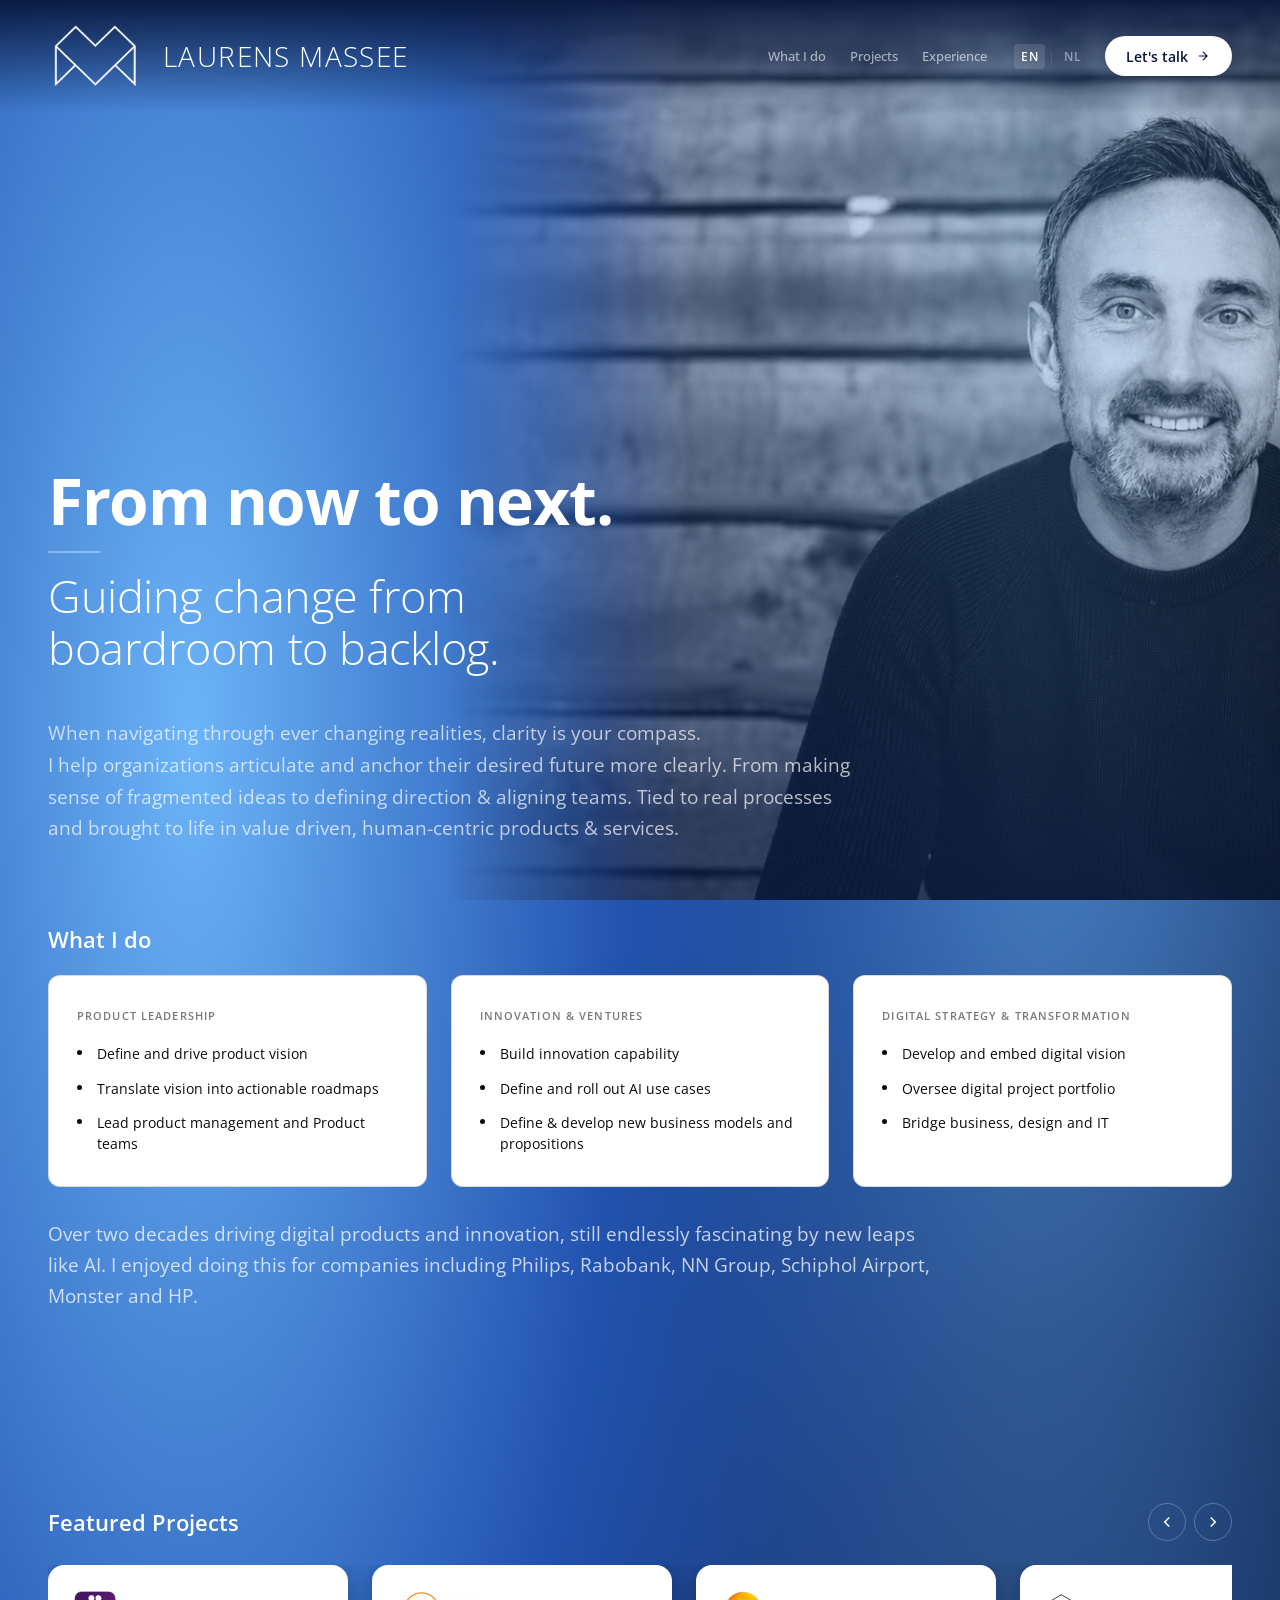
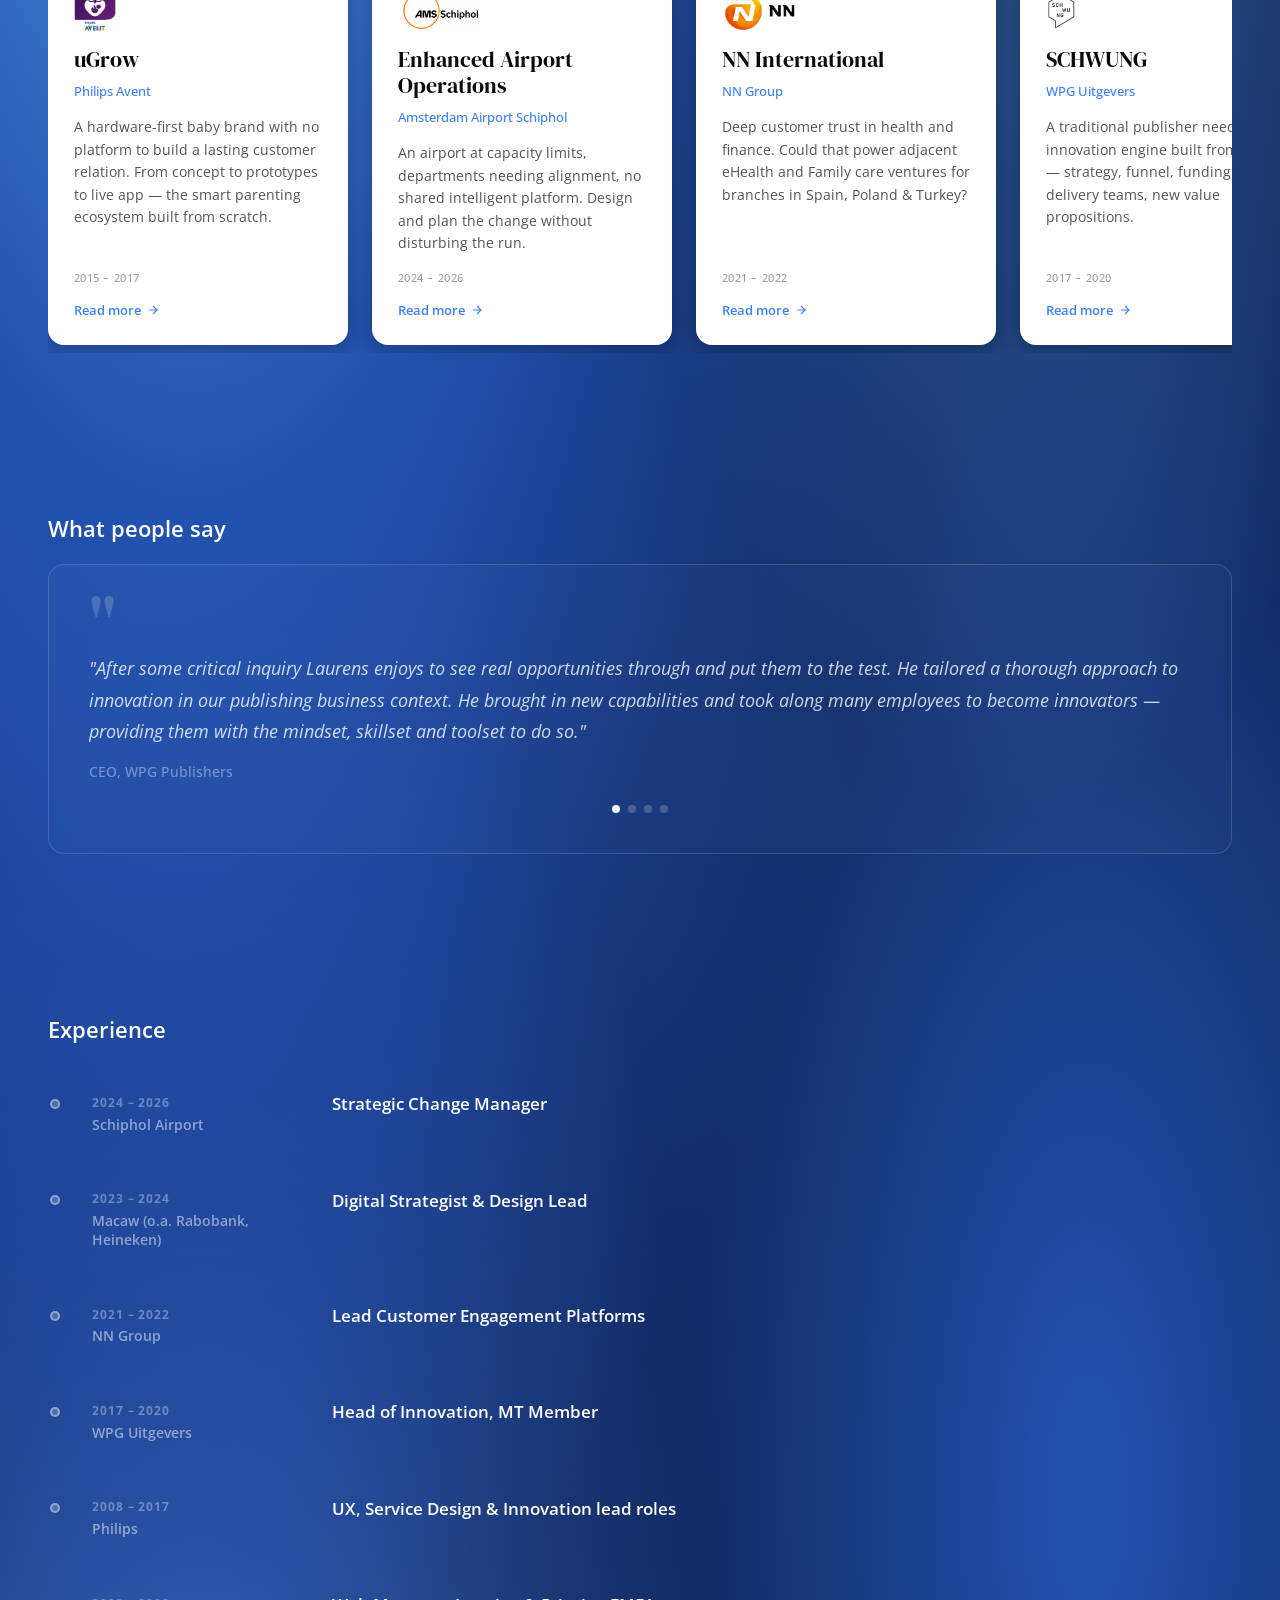
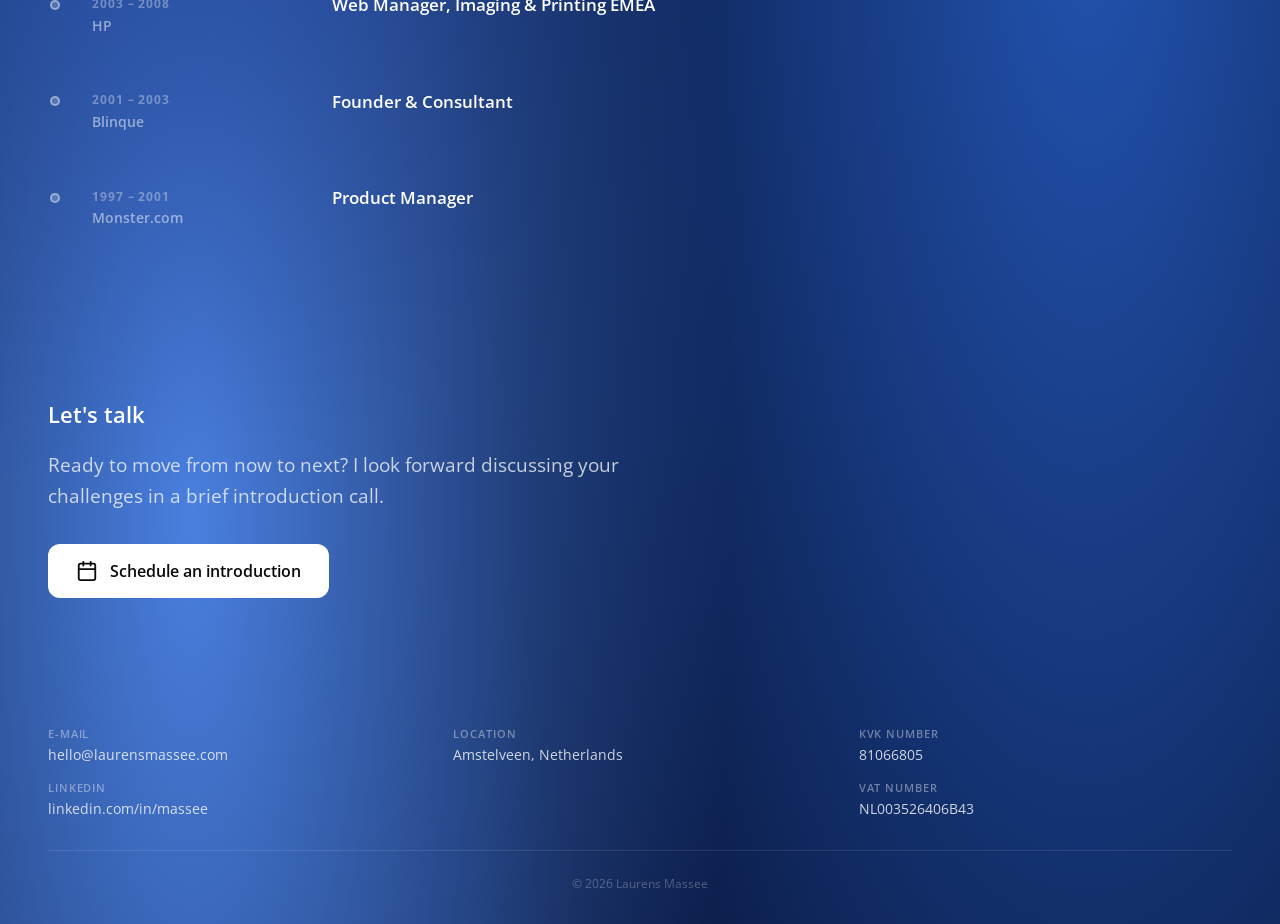
==== commit 6857e3b9: "feat: update career timeline and description formatting" ====
--- a/index.html
+++ b/index.html
@@ -9,7 +9,7 @@
   <meta name="google-site-verification" 
   <meta name="author" content="Laurens Massee"/>
   <meta name="google-site-verification" content="T5xdvmW13VhJkybaEF1DIZWQS0B7mNTXm55Ax5e1nnI" >
-  <meta name="description" property="og:description" content="Guiding change from boardroom to backlog. When navigating through ever changing realities, clarity is your compass.\nI help organizations articulate and anchor their desired future more clearly. From making sense of fragmented ideas to defining direction & aligning teams. Tied to real processes and brought to life in value driven, human-centric products & services.
+  <meta name="description" property="og:description" content="Guiding change from boardroom to backlog. When navigating through ever changing realities, clarity is your compass. I help organizations articulate and anchor their desired future more clearly. From making sense of fragmented ideas to defining direction & aligning teams. Tied to real processes and brought to life in value driven, human-centric products & services.
 
 PRODUCT LEADERSHIP
 Define and drive product vision
@@ -26,13 +26,13 @@
 Oversee digital project portfolio
 Bridge business, design and IT
 
-Nearly Three decades driving digital products and innovation, still endlessly fascinating by new leaps like applying AI to make solutions smarter. I enjoyed doing this for companies including Philips, Rabobank, NN Group, Schiphol Airport, Monster and HP." />
+Over 2 decades driving digital products and innovation, still endlessly fascinating by new leaps like applying AI to make solutions smarter. I enjoyed doing this for companies including Philips, Rabobank, NN Group, Schiphol Airport, Monster and HP." />
 
   <title>Laurens Massee | Strategic Product & Innovation Leadership</title>
 
   <!-- Open Graph / Social Sharing -->
   <meta property="og:title" content="From now to next." />
-  <meta property="og:description" content="Guiding change from boardroom to backlog. When navigating through ever changing realities, clarity is your compass.\nI help organizations articulate and anchor their desired future more clearly. From making sense of fragmented ideas to defining direction & aligning teams. Tied to real processes and brought to life in value driven, human-centric products & services.
+  <meta property="og:description" content="Guiding change from boardroom to backlog. When navigating through ever changing realities, clarity is your compass.I help organizations articulate and anchor their desired future more clearly. From making sense of fragmented ideas to defining direction & aligning teams. Tied to real processes and brought to life in value driven, human-centric products & services.
 
 PRODUCT LEADERSHIP
 Define and drive product vision
@@ -49,7 +49,7 @@
 Oversee digital project portfolio
 Bridge business, design and IT
 
-Nearly Three decades driving digital products and innovation, still endlessly fascinating by new leaps like applying AI to make solutions smarter. I enjoyed doing this for companies including Philips, Rabobank, NN Group, Schiphol Airport, Monster and HP." />
+Over two decades driving digital products and innovation, still endlessly fascinating by new leaps like applying AI to make solutions smarter. I enjoyed doing this for companies including Philips, Rabobank, NN Group, Schiphol Airport, Monster and HP." />
   <meta property="og:image" content="https://laurensmassee.com/og-image_2.png" />
   <meta property="og:image:width" content="1200" />
   <meta property="og:image:height" content="627" />
@@ -642,7 +642,7 @@
           </ul>
         </div>
       </div>
-      <p class="what-intro" data-i18n="track_record">Nearly three decades driving digital products and innovation, still endlessly fascinating by new leaps like AI. I enjoyed doing this for companies including Philips, Rabobank, NN Group, Schiphol Airport, Monster and HP.</p>
+      <p class="what-intro" data-i18n="track_record">Over two decades driving digital products and innovation, still endlessly fascinating by new leaps like AI. I enjoyed doing this for companies including Philips, Rabobank, NN Group, Schiphol Airport, Monster and HP.</p>
     </div>
   </section>
 
@@ -935,7 +935,7 @@
   exp_block3_1:'Develop and embed digital vision',
   exp_block3_2:'Oversee digital project portfolio',
   exp_block3_3:'Bridge business, design and IT',
-  track_record:"Nearly three decades driving digital products and innovation, still endlessly fascinating by new leaps like AI. I enjoyed doing this for companies including Philips, Rabobank, NN Group, Schiphol Airport, Monster and HP.",
+  track_record:"Over two decades driving digital products and innovation, still endlessly fascinating by new leaps like AI. I enjoyed doing this for companies including Philips, Rabobank, NN Group, Schiphol Airport, Monster and HP.",
         card1_body:'A hardware-first baby brand with no platform to build a lasting customer relation. From concept to prototypes to live app — the smart parenting ecosystem built from scratch.',
         card2_body:'An airport at capacity limits, departments needing alignment, no shared intelligent platform. Design and plan the change without disturbing the run.',
         card3_body:'Deep customer trust in health and finance. Could that power adjacent eHealth and Family care ventures for branches in Spain, Poland & Turkey?',
@@ -971,7 +971,7 @@
   exp_block3_1:'Digitale visie ontwikkelen en verankeren',
   exp_block3_2:'Regie voeren over digitale projectportfolio',
   exp_block3_3:'Brug slaan tussen business en IT',
-  track_record:"Dit doe ik inmiddels bijna drie decennia. En het blijft oneindig boeiend door nieuwe mogelijkheden zoals AI. Ik werkte aan digitale producten, innovatie en transformatie voor Philips, Rabobank, NN Group, Schiphol, Monster en HP.",
+  track_record:"Dit doe ik inmiddels ruim twee decennia. En het blijft oneindig boeiend door nieuwe mogelijkheden zoals AI. Ik werkte aan digitale producten, innovatie en transformatie voor Philips, Rabobank, NN Group, Schiphol, Monster en HP.",
         card1_body:"Een baby-merk met alleen hardware en geen platform voor een blijvende klantrelatie. Van concept tot prototype tot live app — het slimme ecosysteem voorjonge ouders van de grond af opgebouwd met teams in Eindhoven, Amsterdam en Bangalore.",
         card2_body:'Een luchthaven op capaciteitslimieten, afdelingen die afstemming nodig hebben en geen gedeelde tools en data. Ontwerp de verandering zonder de operatie te verstoren.',
         card3_body:'Diep klantvertrouwen in gezondheid en financien. Kan dat aangrenzende eHealth-ventures onderbouwen in Spanje, Polen en Turkije?',
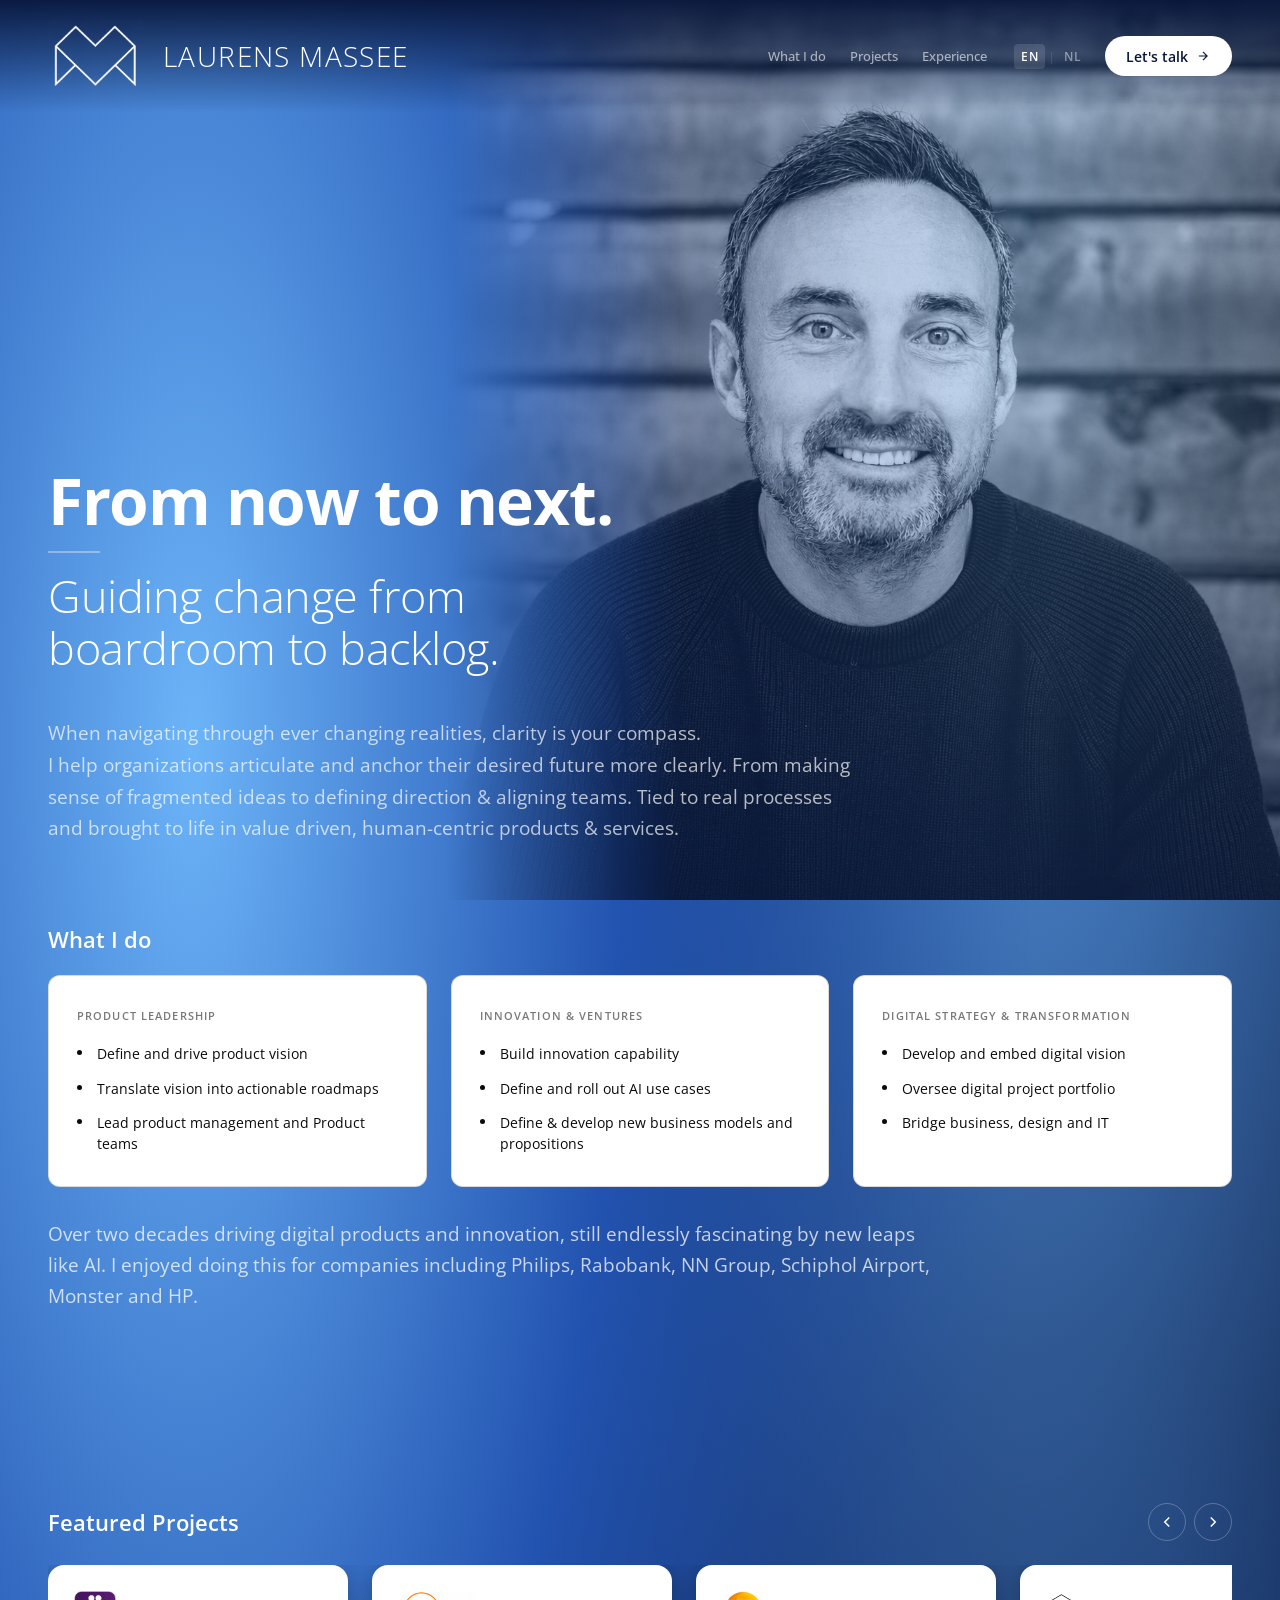
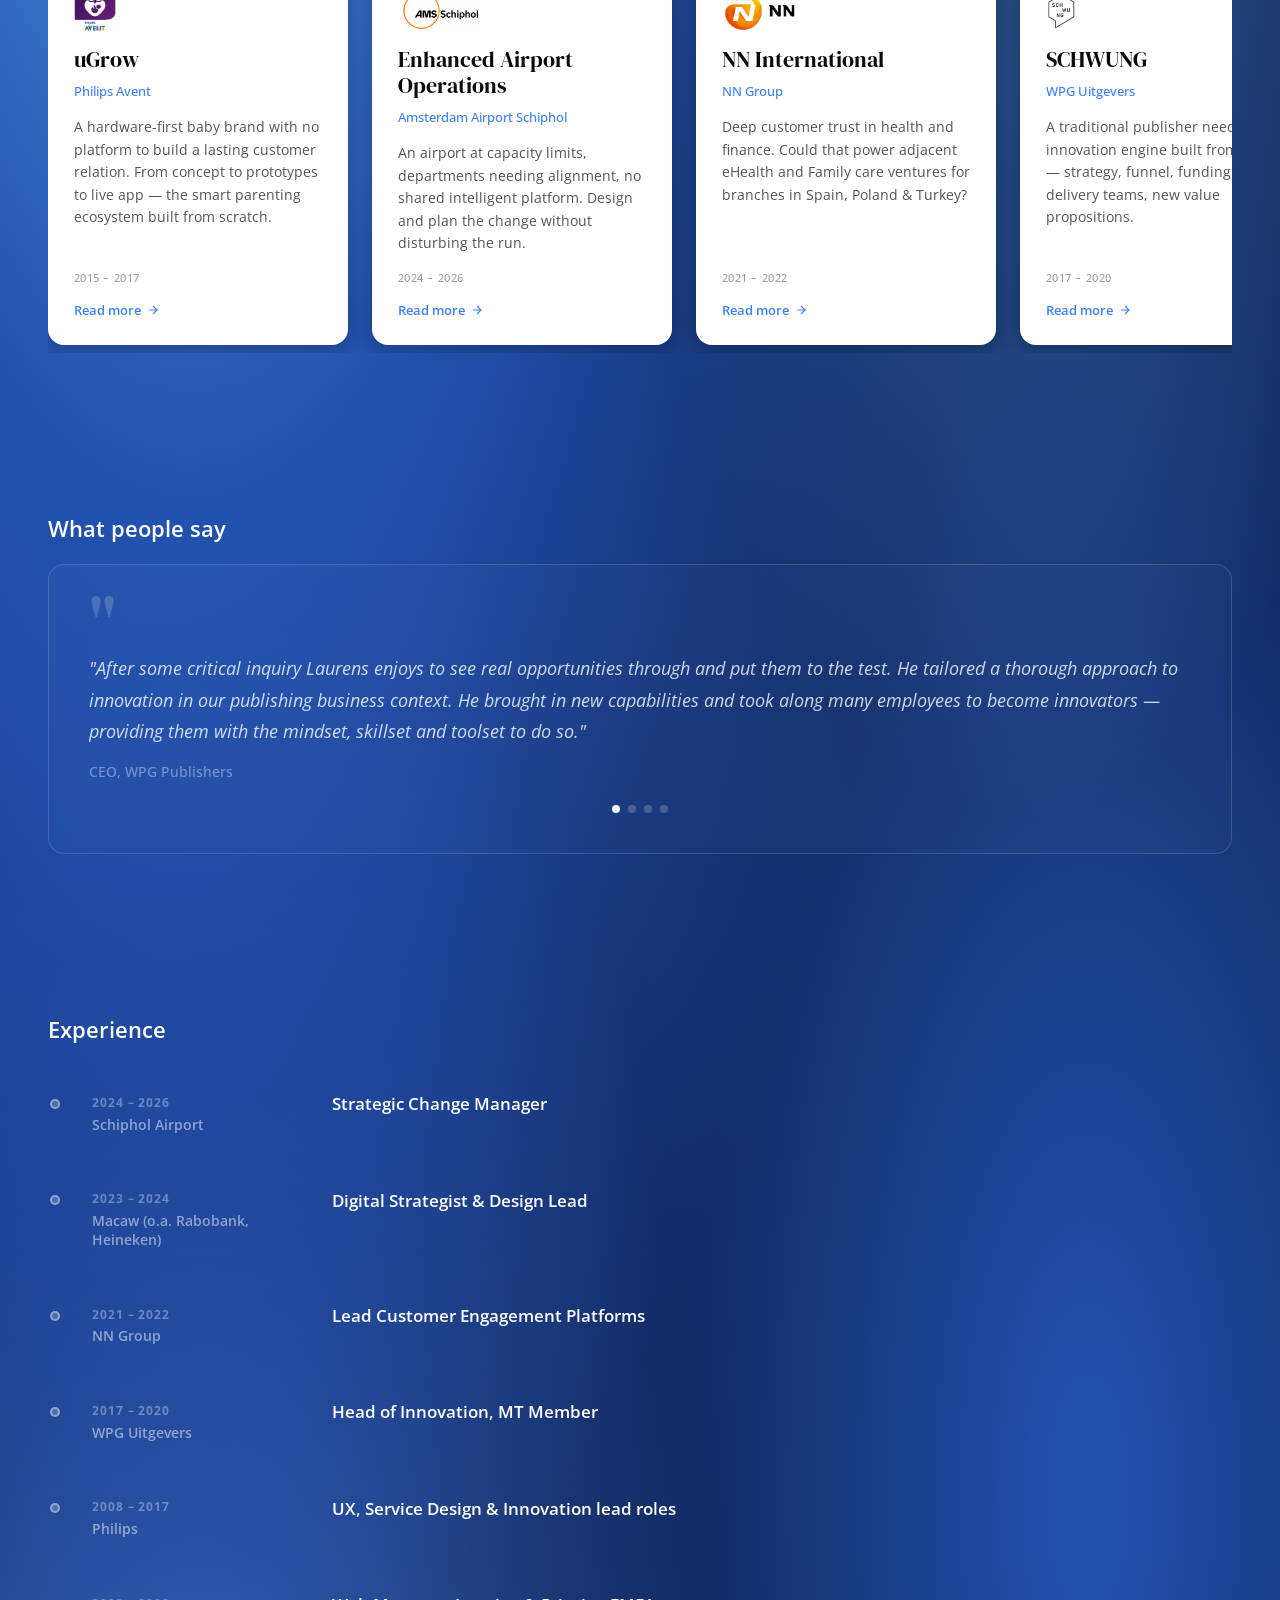
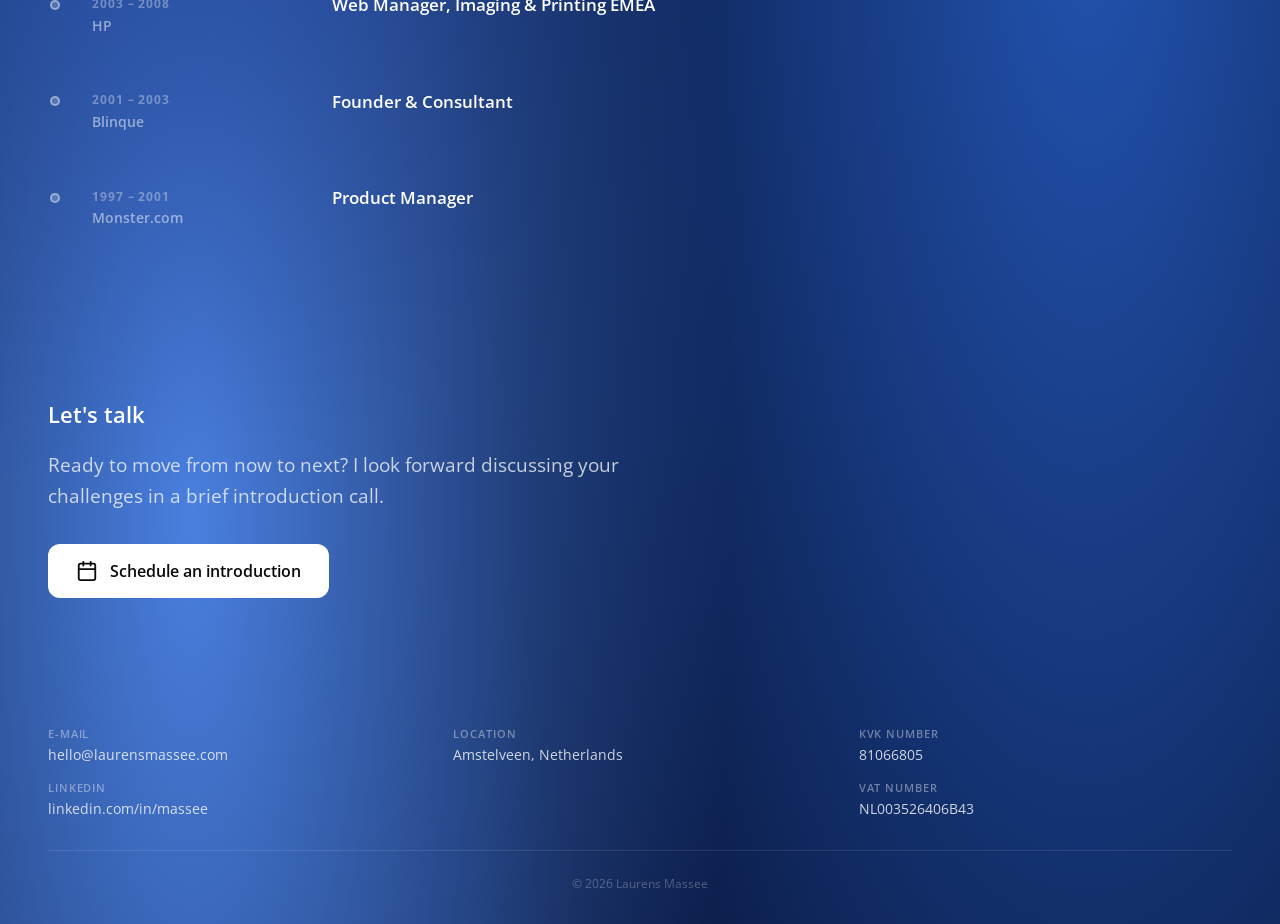
==== commit 7ad1e8f9: "feat: add multilingual support for project cases" ====
--- a/index.html
+++ b/index.html
@@ -1009,6 +1009,7 @@
         b.classList.toggle('active', b.getAttribute('data-lang') === l);
       });
       document.documentElement.lang = l;
+      if (typeof openCase !== 'undefined' && openCase) renderModal();
     }
 
     document.getElementById('langToggle').addEventListener('click', e => {
@@ -1023,38 +1024,69 @@
 
     /* ─── MODAL ─── */
     const cases = {
-      1:{logo:'logos/philips-avent.jpg',title:'uGrow',client:'Philips Avent',body:'Philips Avent made analog baby products with no digital proposition and no relationship with parents beyond the sale. I led experience design spanning discovery, design and delivery phases, shaping the product vision and end-to-end UX for a connected parenting platform — app, baby monitor, smart thermometer, bottle sleeve.',outcome:'First medically certified smart parenting platform in the US and EU. CES Innovation Award, iF Design Award, Red Dot Award.',role:'Experience design lead',year:'2015 – 2017',status:'Shipped'},
-      2:{logo:'logos/schiphol.png',title:'AirportOS',client:'Amsterdam Airport Schiphol',body:'Schiphol challenged by capacity limits. With two departments running forecasts and planning in parallel without shared direction, I shaped many viewpoints into a cohesive vision for a new Airport Capacity Planning & Control department, then iterated it into a roadmap, annual plans and the AirportOS tech vision.',outcome:'Shared vision, capabilities framework and transformation roadmap handed over. Multi-year programme governance in place.',role:'Strategic Change Manager',year:'2024 – 2026',status:'Blueprint 2030, Operating Model, Roadmap'},
-      3:{logo:'logos/nn-group.jpg',title:'NN International',client:'NN Group',body:"NN International had deep customer trust in health and finance and needed to grow beyond core insurance. Within NN Group's corporate venture structure, I led multidisciplinary teams through the full early-stage innovation cycle — identifying needs, framing propositions, prototyping and testing in the eHealth domain.",outcome:'Multiple eHealth propositions developed and trialed.',role:'Innovation lead',year:'2021 – 2022',status:'Ventured'},
-      4:{logo:'logos/schwung.png',title:'SCHWUNG',client:'WPG Publishers',body:'Built SCHWUNG from scratch: a stage-gated innovation funnel with its own validation methodology and funding model. A 150+ ideas pipeline ran through the funnel over three years. Products that launched: Coachfinder, Spiek!, ThrillerAbo, Kinderboeken.nl and others.',outcome:'Multiple products launched and generating revenue. New ways of working embedded across the organisation.',role:'Head of Innovation, MT member',year:'2017 – 2020',status:'Innovation embedded in business units'},
-      5:{logo:'logos/your.png',title:'YouR',client:'Fintech client — via Macaw',body:"A large financial service provider with 50,000 employees had no coherent digital workplace and wanted to level up their employee engagement. I led concept development of various directions, validated with employees and stakeholders, then originated YouR: a personalized, AI-assisted omni-present layer replacing the fragmented tool landscape.",outcome:'Strategic blueprint handed over for implementation.',role:'Digital strategist & design lead',year:'2023 – 2024',status:'Blueprint being further detailed'},
-      6:{logo:'logos/rize.png',title:'RIZE',client:'WPG Publishers',body:"WPG's most trusted magazine brands were losing subscribers. Strategic insight: publishers own the most valuable content but can no longer monetise it directly — flip the model, use content as marketing and sell memberships in the wellbeing space.",outcome:'Board decided RIZE was too risky. Magazine business sold within a year. Parts of the concept implemented otherwise.',role:'Head of Innovation, MT member',year:'2017 – 2020',status:'New owner'},
+      1:{logo:'logos/philips-avent.jpg',title:'uGrow',client:'Philips Avent',year:'2015 – 2017',
+        body:{en:'Philips Avent made analog baby products with no digital proposition and no relationship with parents beyond the sale. I led experience design spanning discovery, design and delivery phases, shaping the product vision and end-to-end UX for a connected parenting platform — app, baby monitor, smart thermometer, bottle sleeve.',nl:'Philips Avent maakte analoge babyproducten zonder digitale propositie en zonder relatie met ouders na de aankoop. Ik leidde experience design door de discovery-, ontwerp- en deliveryfases en gaf vorm aan de productvisie en end-to-end UX voor een connected platform voor ouders — app, babyfoon, slimme thermometer, fleshoes.'},
+        outcome:{en:'First medically certified smart parenting platform in the US and EU. CES Innovation Award, iF Design Award, Red Dot Award.',nl:'Eerste medisch gecertificeerde smart parenting platform in de VS en EU. CES Innovation Award, iF Design Award, Red Dot Award.'},
+        role:{en:'Experience design lead',nl:'Experience design lead'},
+        status:{en:'Shipped',nl:'Gelanceerd'}},
+      2:{logo:'logos/schiphol.png',title:'AirportOS',client:'Amsterdam Airport Schiphol',year:'2024 – 2026',
+        body:{en:'Schiphol challenged by capacity limits. With two departments running forecasts and planning in parallel without shared direction, I shaped many viewpoints into a cohesive vision for a new Airport Capacity Planning & Control department, then iterated it into a roadmap, annual plans and the AirportOS tech vision.',nl:'Schiphol loopt tegen capaciteitsgrenzen aan. Met twee afdelingen die parallel forecasts en planning maakten zonder gedeelde richting, bracht ik veel verschillende invalshoeken samen tot één visie voor een nieuwe afdeling Airport Capacity Planning & Control, en werkte dit uit tot een roadmap, jaarplannen en de AirportOS tech-visie.'},
+        outcome:{en:'Shared vision, capabilities framework and transformation roadmap handed over. Multi-year programme governance in place.',nl:'Gedeelde visie, capabilities-framework en transformatie-roadmap overgedragen. Meerjarige programmagovernance ingericht.'},
+        role:{en:'Strategic Change Manager',nl:'Strategic Change Manager'},
+        status:{en:'Blueprint 2030, Operating Model, Roadmap',nl:'Blueprint 2030, operating model, roadmap'}},
+      3:{logo:'logos/nn-group.jpg',title:'NN International',client:'NN Group',year:'2021 – 2022',
+        body:{en:"NN International had deep customer trust in health and finance and needed to grow beyond core insurance. Within NN Group's corporate venture structure, I led multidisciplinary teams through the full early-stage innovation cycle — identifying needs, framing propositions, prototyping and testing in the eHealth domain.",nl:'NN International had diep klantvertrouwen in gezondheid en financiën en moest groeien voorbij de kernverzekeringen. Binnen de corporate venture-structuur van NN Group leidde ik multidisciplinaire teams door de volledige early-stage innovatiecyclus — behoeftes identificeren, proposities vormgeven, prototypen en testen in het eHealth-domein.'},
+        outcome:{en:'Multiple eHealth propositions developed and trialed.',nl:'Meerdere eHealth-proposities ontwikkeld en getest.'},
+        role:{en:'Innovation lead',nl:'Innovation lead'},
+        status:{en:'Ventured',nl:'Ventured'}},
+      4:{logo:'logos/schwung.png',title:'SCHWUNG',client:'WPG Publishers',year:'2017 – 2020',
+        body:{en:'Built SCHWUNG from scratch: a stage-gated innovation funnel with its own validation methodology and funding model. A 150+ ideas pipeline ran through the funnel over three years. Products that launched: Coachfinder, Spiek!, ThrillerAbo, Kinderboeken.nl and others.',nl:'Bouwde SCHWUNG vanaf nul: een stage-gated innovatiefunnel met een eigen validatiemethodiek en financieringsmodel. In drie jaar liep een pipeline van 150+ ideeën door de funnel. Gelanceerde producten: Coachfinder, Spiek!, ThrillerAbo, Kinderboeken.nl en meer.'},
+        outcome:{en:'Multiple products launched and generating revenue. New ways of working embedded across the organisation.',nl:'Meerdere producten gelanceerd en omzetgenererend. Nieuwe manieren van werken verankerd in de organisatie.'},
+        role:{en:'Head of Innovation, MT member',nl:'Head of Innovation, MT-lid'},
+        status:{en:'Innovation embedded in business units',nl:'Innovatie verankerd in business units'}},
+      5:{logo:'logos/your.png',title:'YouR',client:'Fintech client — via Macaw',year:'2023 – 2024',
+        body:{en:"A large financial service provider with 50,000 employees had no coherent digital workplace and wanted to level up their employee engagement. I led concept development of various directions, validated with employees and stakeholders, then originated YouR: a personalized, AI-assisted omni-present layer replacing the fragmented tool landscape.",nl:'Een grote financiële dienstverlener met 50.000 medewerkers had geen coherente digitale werkplek en wilde de employee betrokkenheid naar een hoger niveau tillen. Ik leidde de conceptontwikkeling van verschillende richtingen, valideerde met medewerkers en stakeholders, en bedacht YouR: een gepersonaliseerde, AI-gestuurde alomtegenwoordige laag die het versnipperde tool-landschap vervangt.'},
+        outcome:{en:'Strategic blueprint handed over for implementation.',nl:'Strategische blueprint overgedragen voor implementatie.'},
+        role:{en:'Digital strategist & design lead',nl:'Digitaal strateeg & design lead'},
+        status:{en:'Blueprint being further detailed',nl:'Blueprint wordt verder uitgewerkt'}},
+      6:{logo:'logos/rize.png',title:'RIZE',client:'WPG Publishers',year:'2017 – 2020',
+        body:{en:"WPG's most trusted magazine brands were losing subscribers. Strategic insight: publishers own the most valuable content but can no longer monetise it directly — flip the model, use content as marketing and sell memberships in the wellbeing space.",nl:'De meest vertrouwde tijdschriftmerken van WPG verloren abonnees. Strategisch inzicht: uitgevers bezitten de meest waardevolle content maar kunnen die niet langer direct te gelde maken — draai het model om, gebruik content als marketing en verkoop lidmaatschappen in het wellbeing-domein.'},
+        outcome:{en:'Board decided RIZE was too risky. Magazine business sold within a year. Parts of the concept implemented otherwise.',nl:'De directie vond RIZE te risicovol. Het tijdschriftbedrijf werd binnen een jaar verkocht. Delen van het concept zijn elders gerealiseerd.'},
+        role:{en:'Head of Innovation, MT member',nl:'Head of Innovation, MT-lid'},
+        status:{en:'New owner',nl:'Nieuwe eigenaar'}},
     };
 
     const modal = document.getElementById('modalOverlay');
+    let openCase = null;
+
+    function renderModal() {
+      const d = openCase; if (!d) return;
+      const t = T[lang];
+      document.getElementById('modalLogo').src = d.logo;
+      document.getElementById('modalTitle').textContent = d.title;
+      document.getElementById('modalClient').textContent = d.client;
+      document.getElementById('modalBody').textContent = d.body[lang];
+      document.getElementById('modalOutcome').textContent = d.outcome[lang];
+      document.getElementById('modalRole').textContent = d.role[lang];
+      document.getElementById('modalYear').textContent = d.year;
+      document.getElementById('modalStatus').textContent = d.status[lang];
+      document.getElementById('outcomeLabel').textContent = t.outcome_label;
+      document.getElementById('roleLabel').textContent = t.role_label;
+      document.getElementById('yearLabel').textContent = t.year_label;
+      document.getElementById('statusLabel').textContent = t.status_label;
+    }
 
     document.querySelectorAll('.project-card').forEach((card,i) => {
       card.addEventListener('click', () => {
         const d = cases[i+1]; if (!d) return;
-        const t = T[lang];
-        document.getElementById('modalLogo').src = d.logo;
-        document.getElementById('modalTitle').textContent = d.title;
-        document.getElementById('modalClient').textContent = d.client;
-        document.getElementById('modalBody').textContent = d.body;
-        document.getElementById('modalOutcome').textContent = d.outcome;
-        document.getElementById('modalRole').textContent = d.role;
-        document.getElementById('modalYear').textContent = d.year;
-        document.getElementById('modalStatus').textContent = d.status;
-        document.getElementById('outcomeLabel').textContent = t.outcome_label;
-        document.getElementById('roleLabel').textContent = t.role_label;
-        document.getElementById('yearLabel').textContent = t.year_label;
-        document.getElementById('statusLabel').textContent = t.status_label;
+        openCase = d;
+        renderModal();
         modal.classList.add('active');
         document.body.style.overflow = 'hidden';
       });
     });
 
-    function closeModal() { modal.classList.remove('active'); document.body.style.overflow = ''; }
+    function closeModal() { modal.classList.remove('active'); document.body.style.overflow = ''; openCase = null; }
     document.getElementById('modalClose').addEventListener('click', closeModal);
     modal.addEventListener('click', e => { if (e.target === modal) closeModal(); });
     document.addEventListener('keydown', e => { if (e.key === 'Escape') closeModal(); });
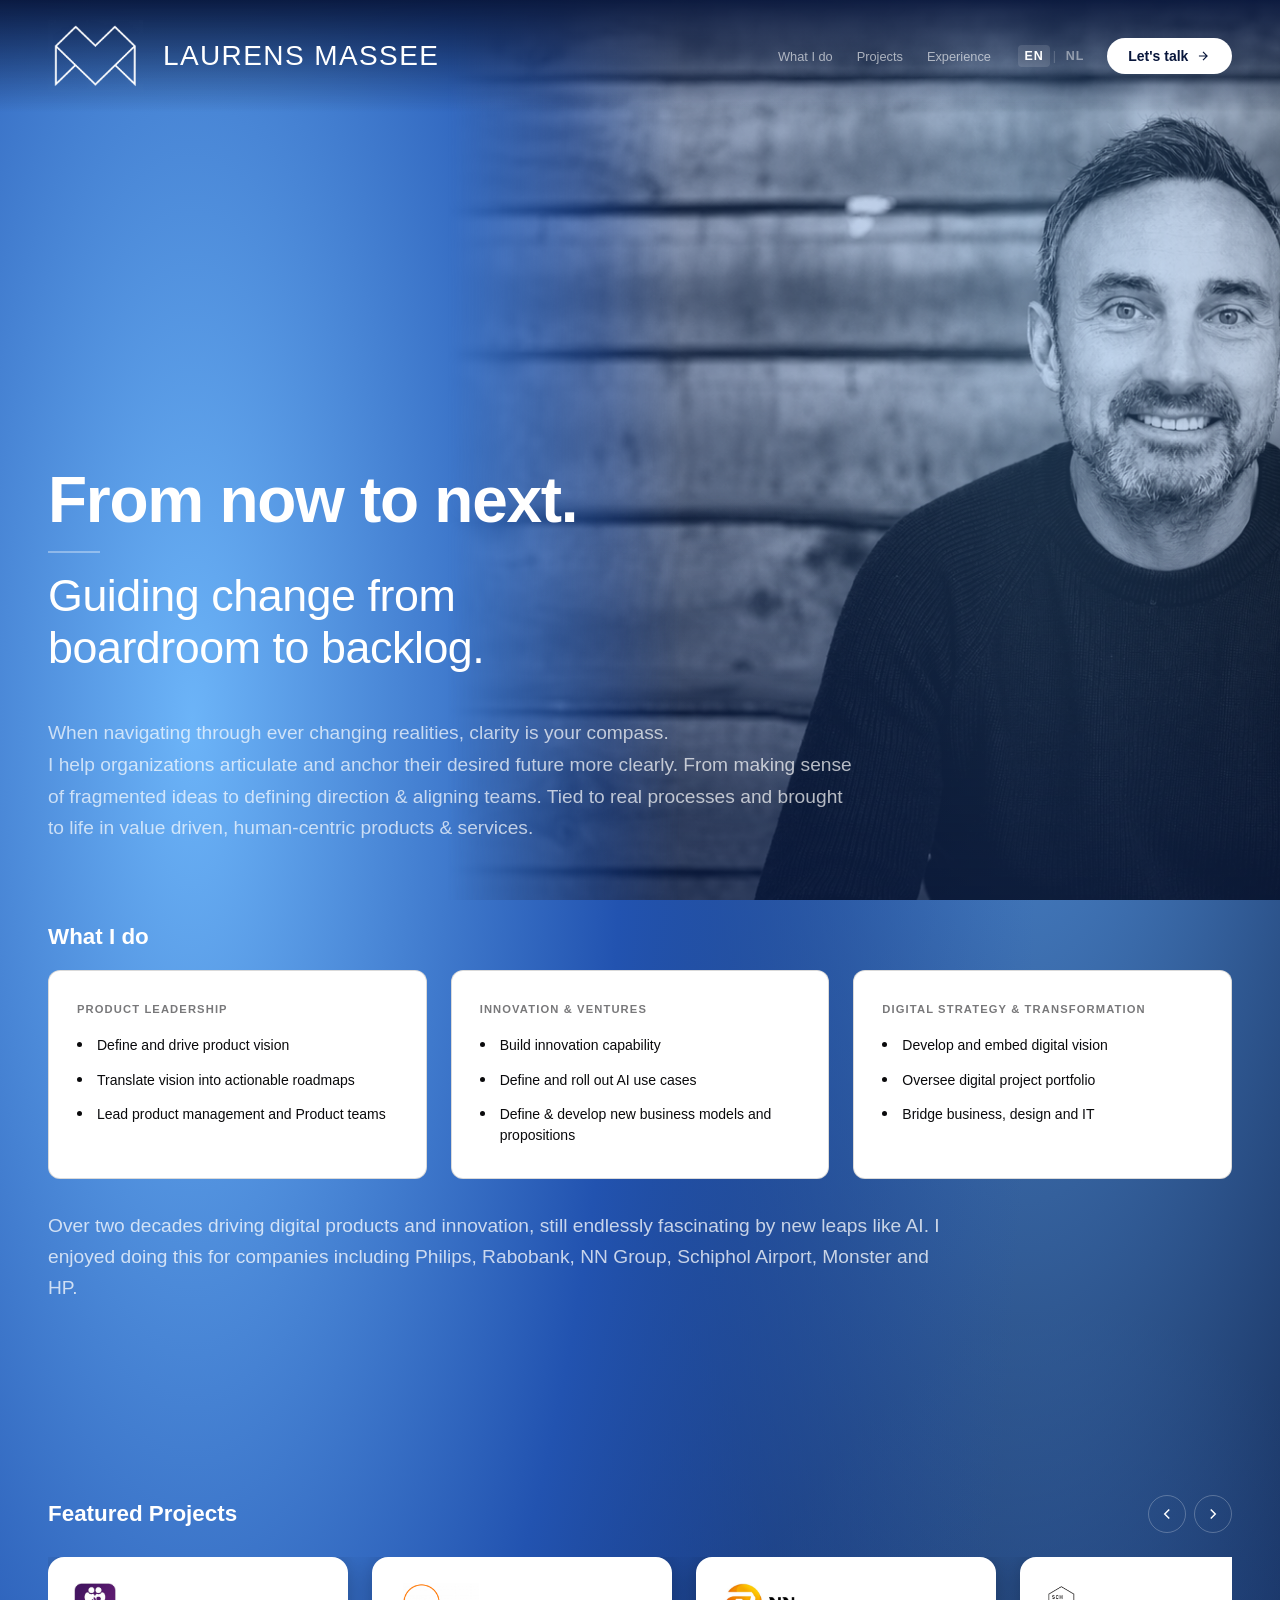
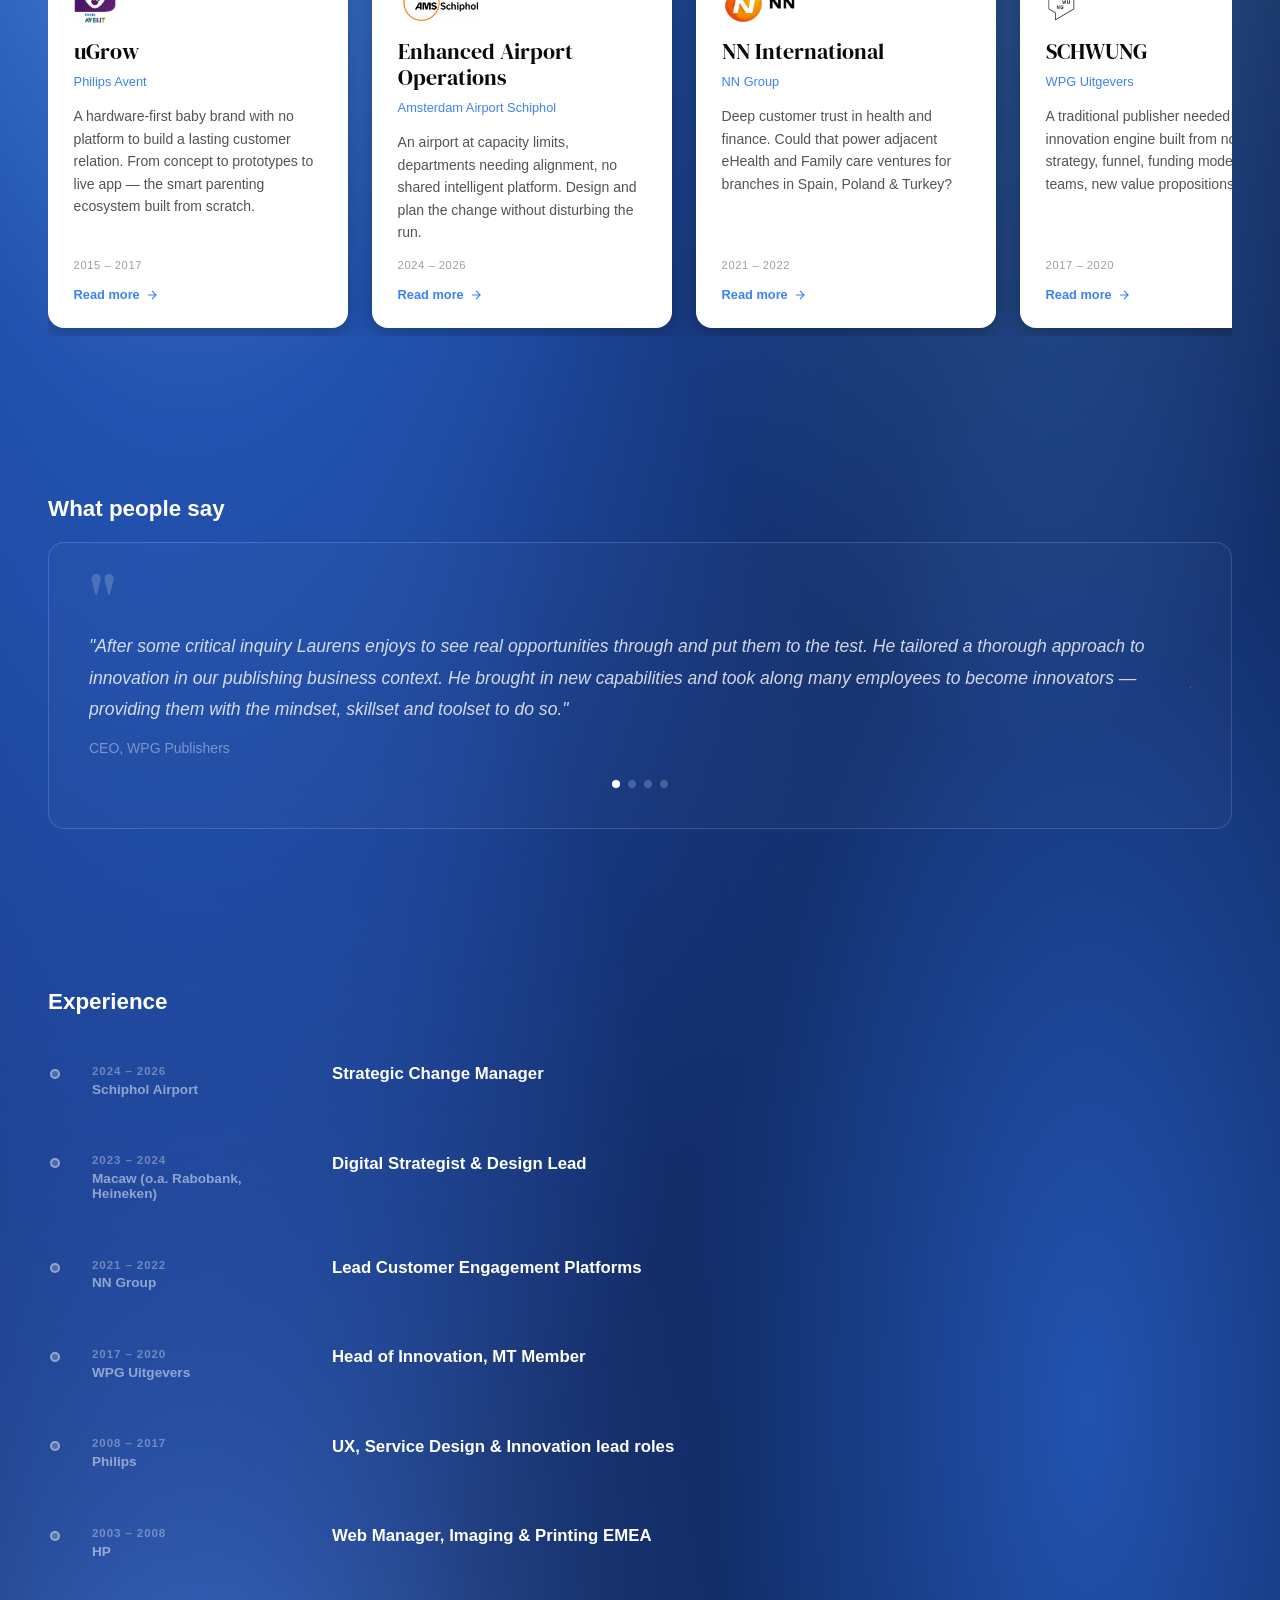
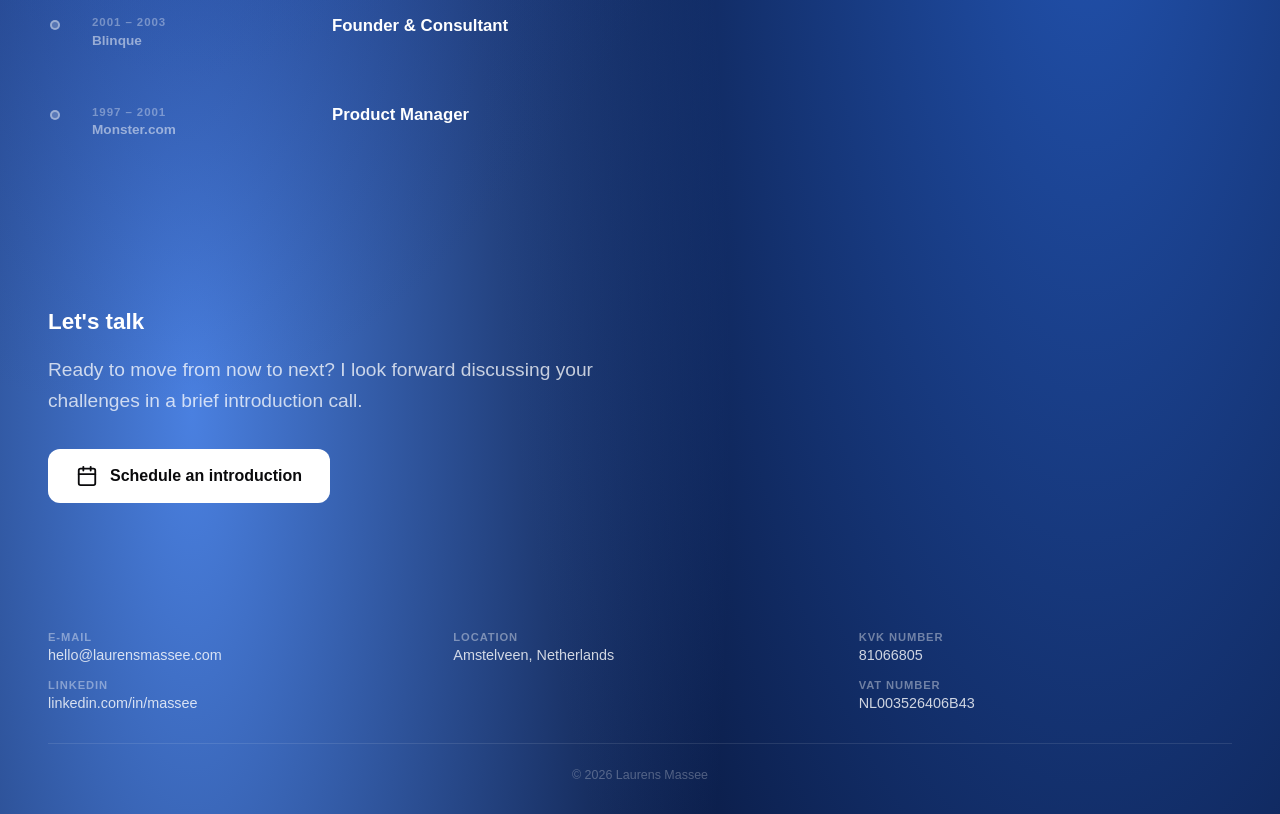
==== commit 94abc745: "feat: update font from Open Sans to Poppins" ====
--- a/index.html
+++ b/index.html
@@ -58,7 +58,7 @@
   
   <link rel="preconnect" href="https://fonts.googleapis.com">
   <link rel="preconnect" href="https://fonts.gstatic.com" crossorigin>
-  <link href="https://fonts.googleapis.com/css2?family=Open+Sans:ital,wght@0,300;0,400;0,500;0,600;0,700;1,300;1,400;1,500;1,700&family=DM+Serif+Display&display=swap" rel="stylesheet">
+  <link href="https://fonts.googleapis.com/css2?family=Poppins:ital,wght@0,300;0,400;0,500;0,600;0,700;1,300;1,400;1,500;1,700&family=DM+Serif+Display&display=swap" rel="stylesheet">
   <style>
     *, *::before, *::after { box-sizing: border-box; margin: 0; padding: 0; }
 
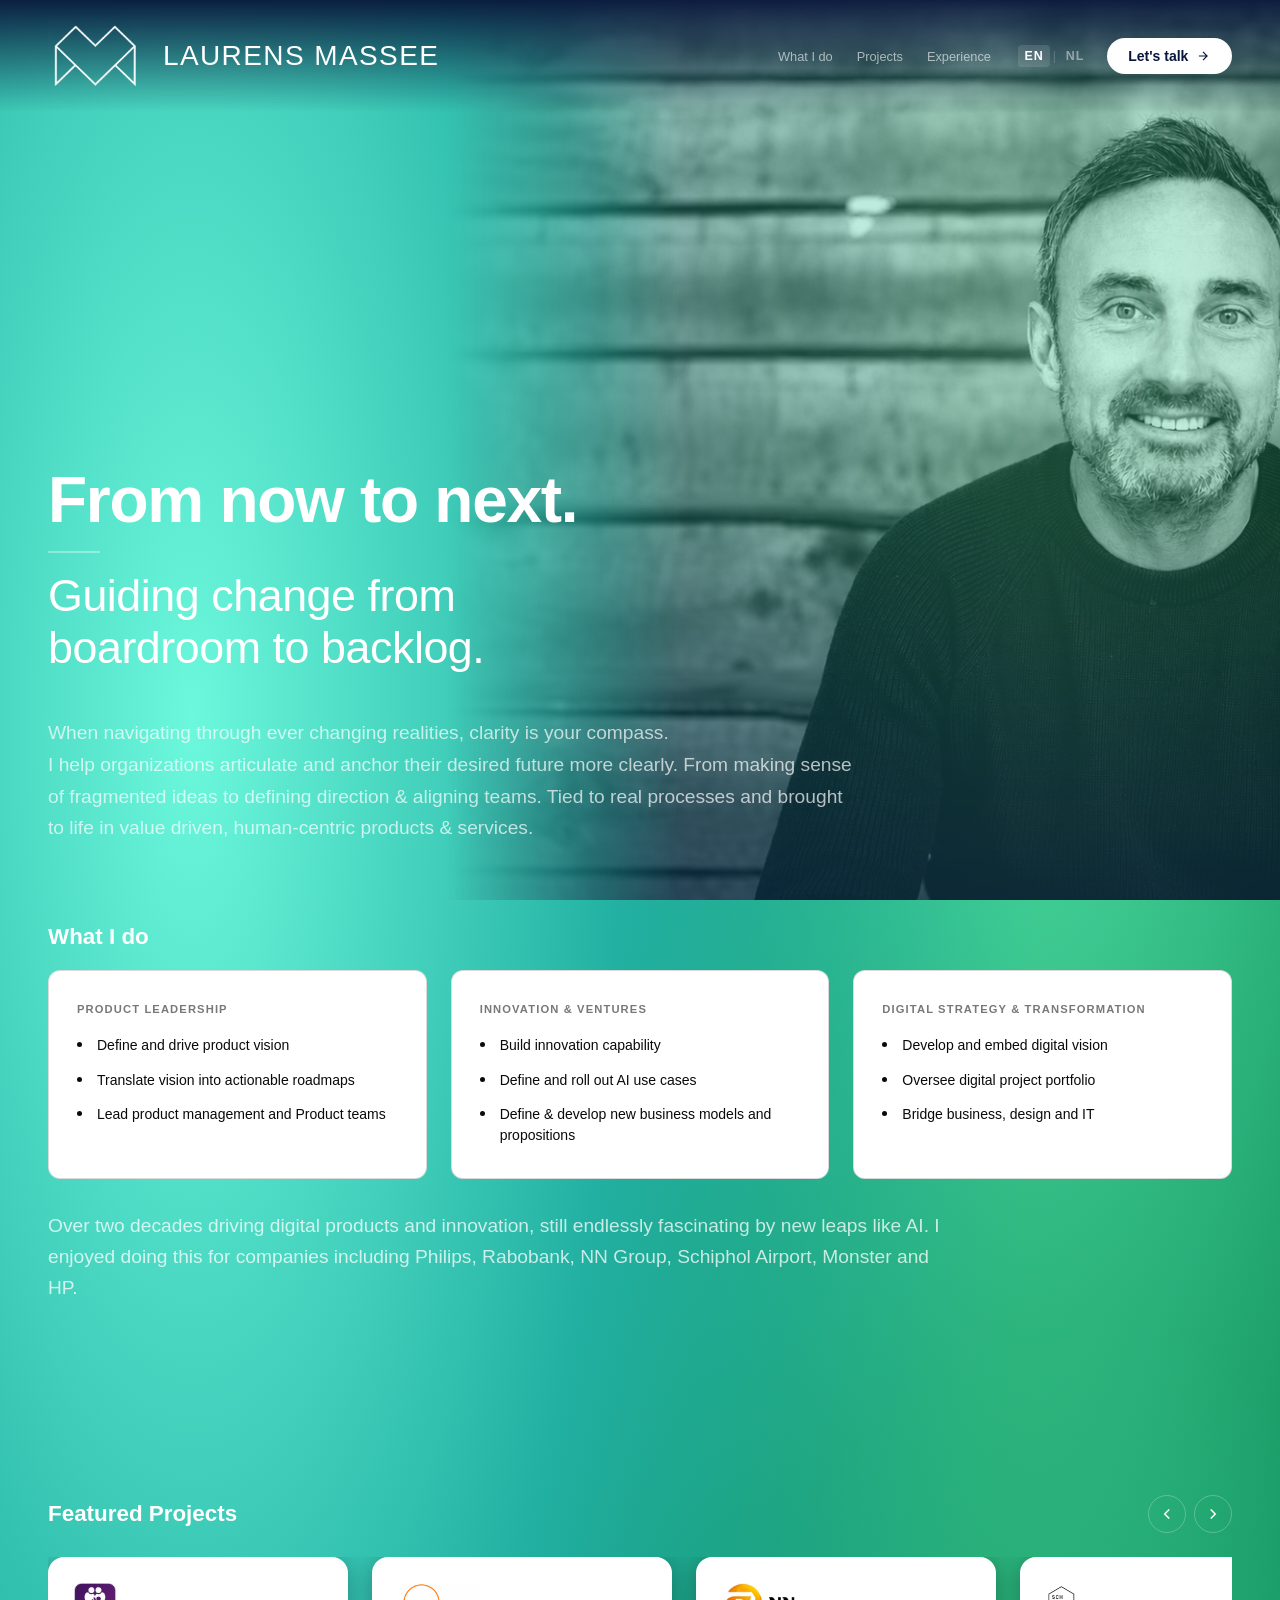
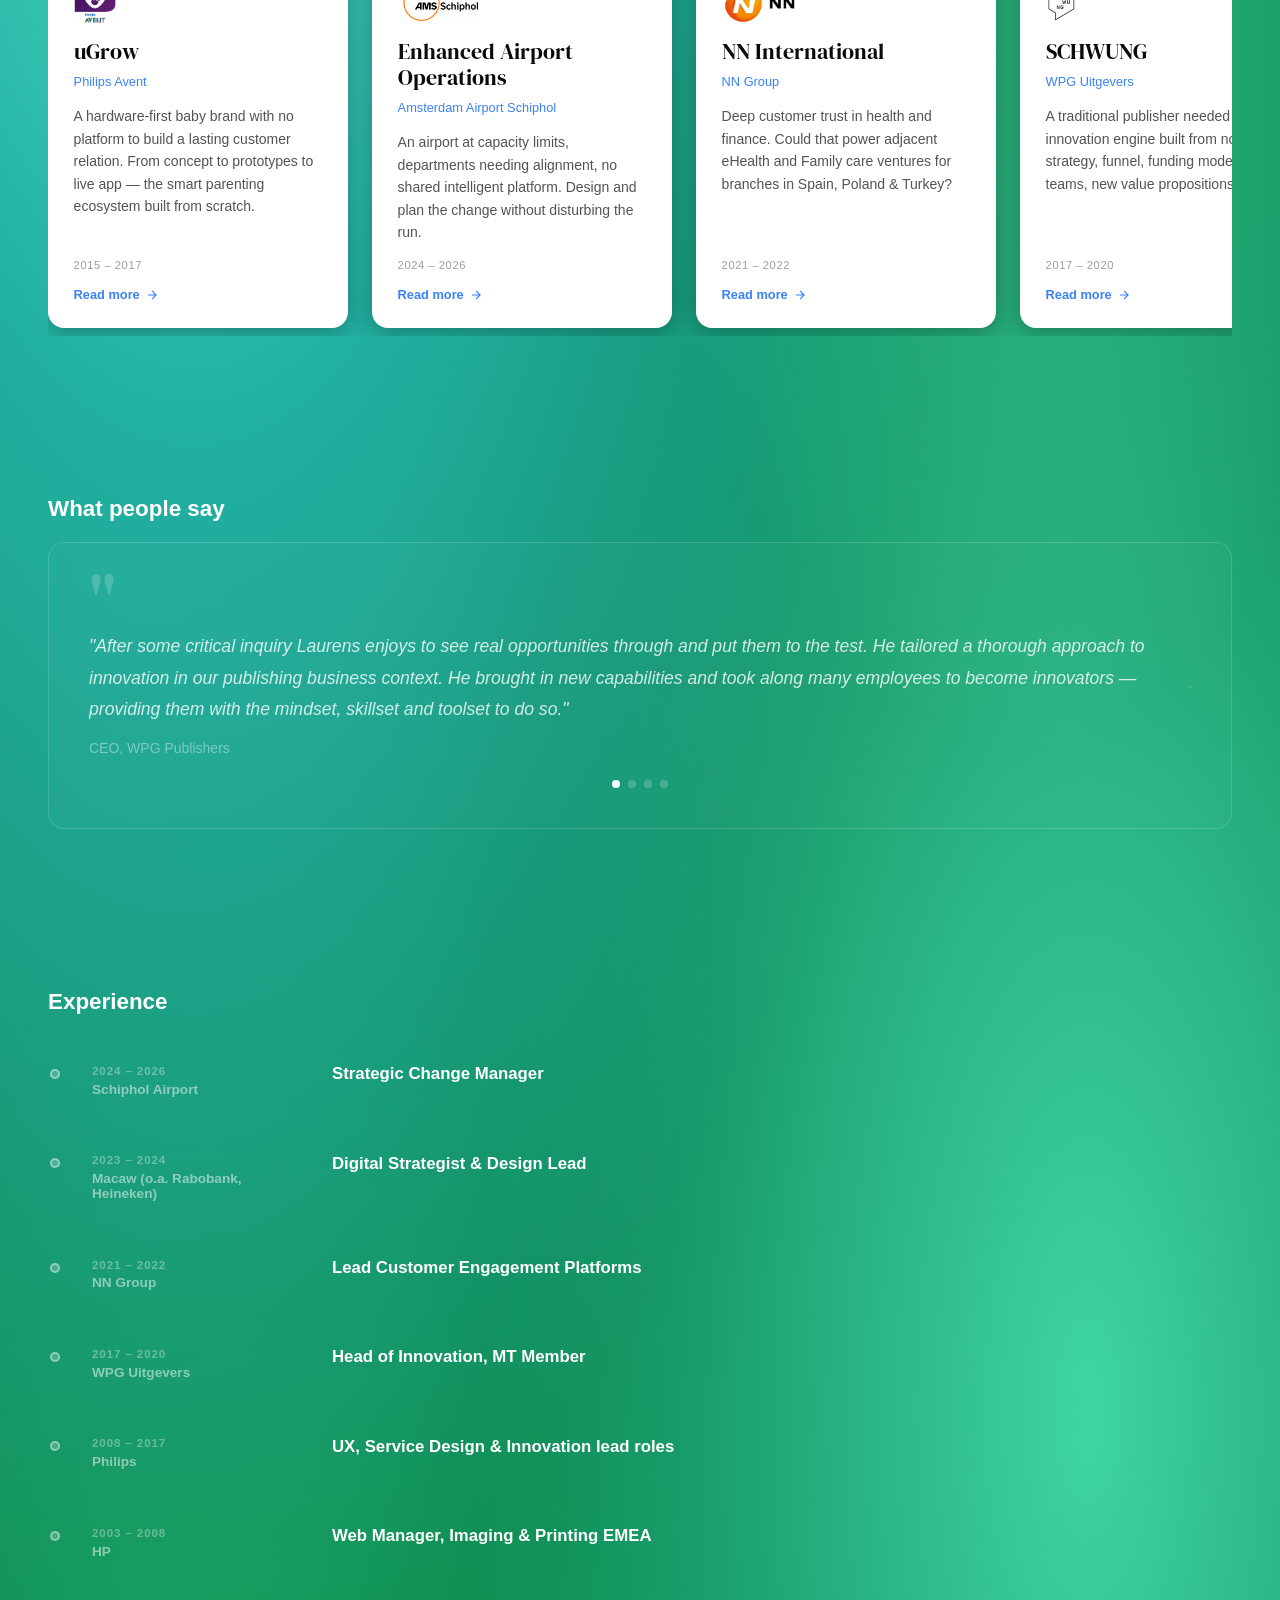
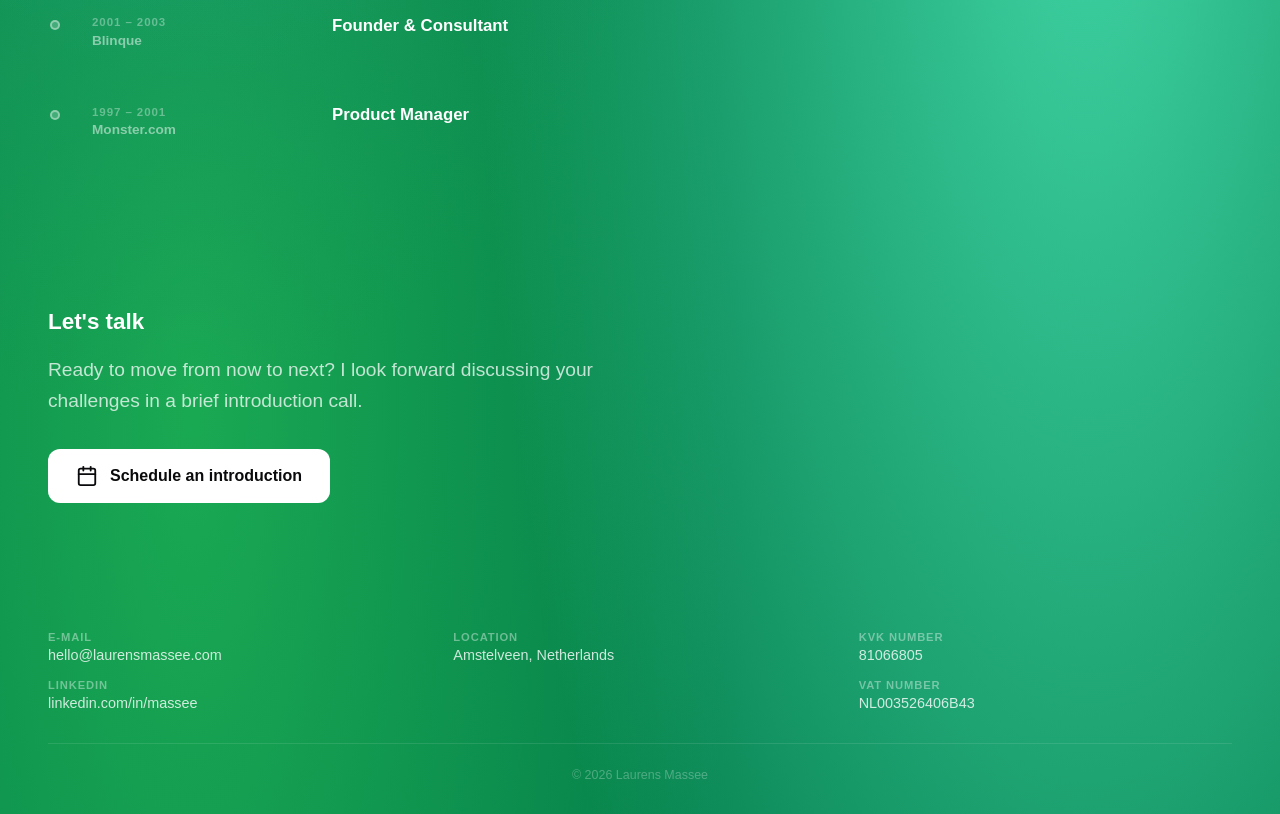
==== commit 3aeac816: "feat: update font and gradient colors in index.html" ====
--- a/index.html
+++ b/index.html
@@ -73,14 +73,14 @@
     html { scroll-behavior: smooth; scroll-padding-top: 7rem; }
 
     body {
-      font-family: 'Open Sans', -apple-system, BlinkMacSystemFont, sans-serif;
+      font-family: 'Poppins', -apple-system, BlinkMacSystemFont, sans-serif;
       background:
-        radial-gradient(ellipse at 15% 18%, #6cb4f8 0%, #2253b0 28%, transparent 55%),
-        radial-gradient(ellipse at 80% 5%, #5aa0f0 0%, transparent 40%),
-        radial-gradient(ellipse at 10% 55%, #1a3a8f 0%, transparent 45%),
-        radial-gradient(ellipse at 85% 75%, #2253b0 0%, transparent 40%),
-        radial-gradient(ellipse at 15% 90%, #4a80e0 0%, transparent 35%),
-        #08163b;
+        radial-gradient(ellipse at 15% 18%, #6cf8dc 0%, #22b0a2 28%, transparent 55%),
+        radial-gradient(ellipse at 80% 5%, #5af0b4 0%, transparent 40%),
+        radial-gradient(ellipse at 10% 55%, #1a8f6e 0%, transparent 45%),
+        radial-gradient(ellipse at 85% 75%, #40d4a5 0%, transparent 40%),
+        radial-gradient(ellipse at 15% 90%, #1aa953 0%, transparent 35%),
+        #047e4b;
       color: #fff;
       overflow-x: hidden;
     }
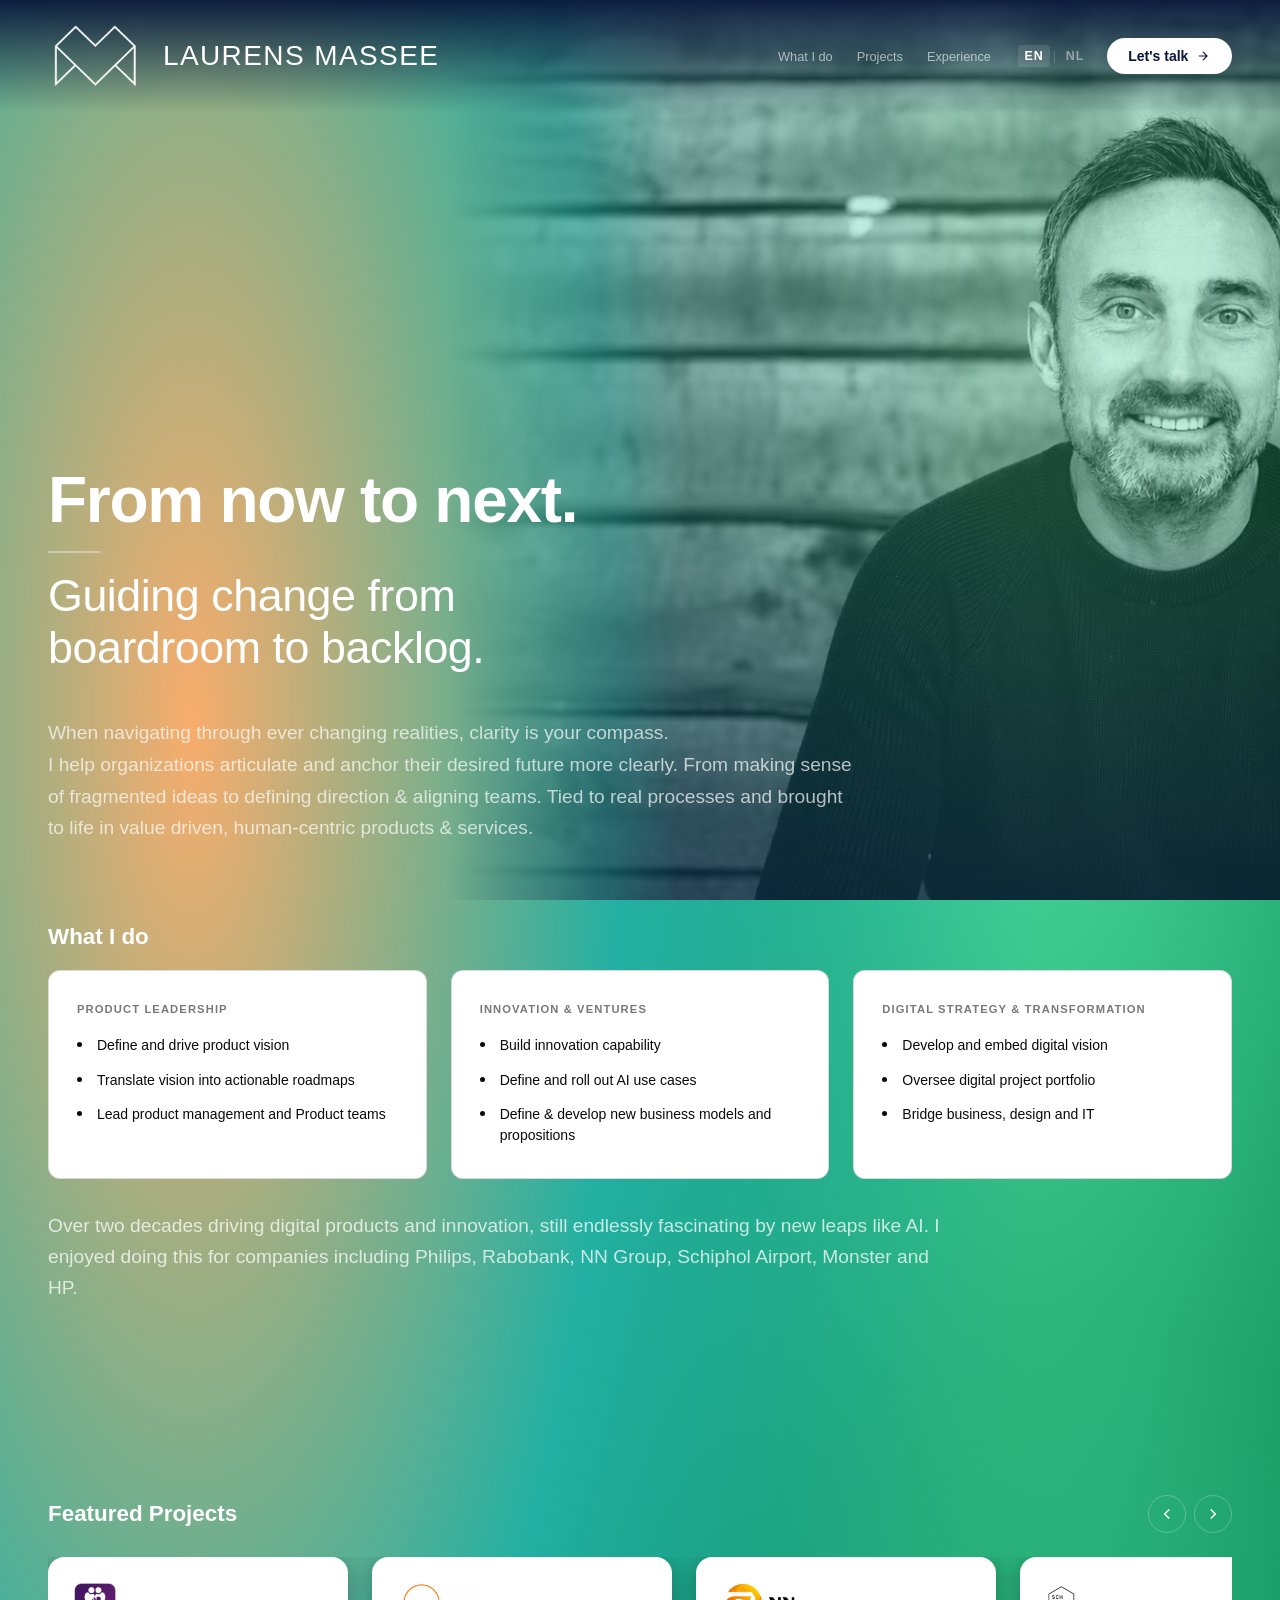
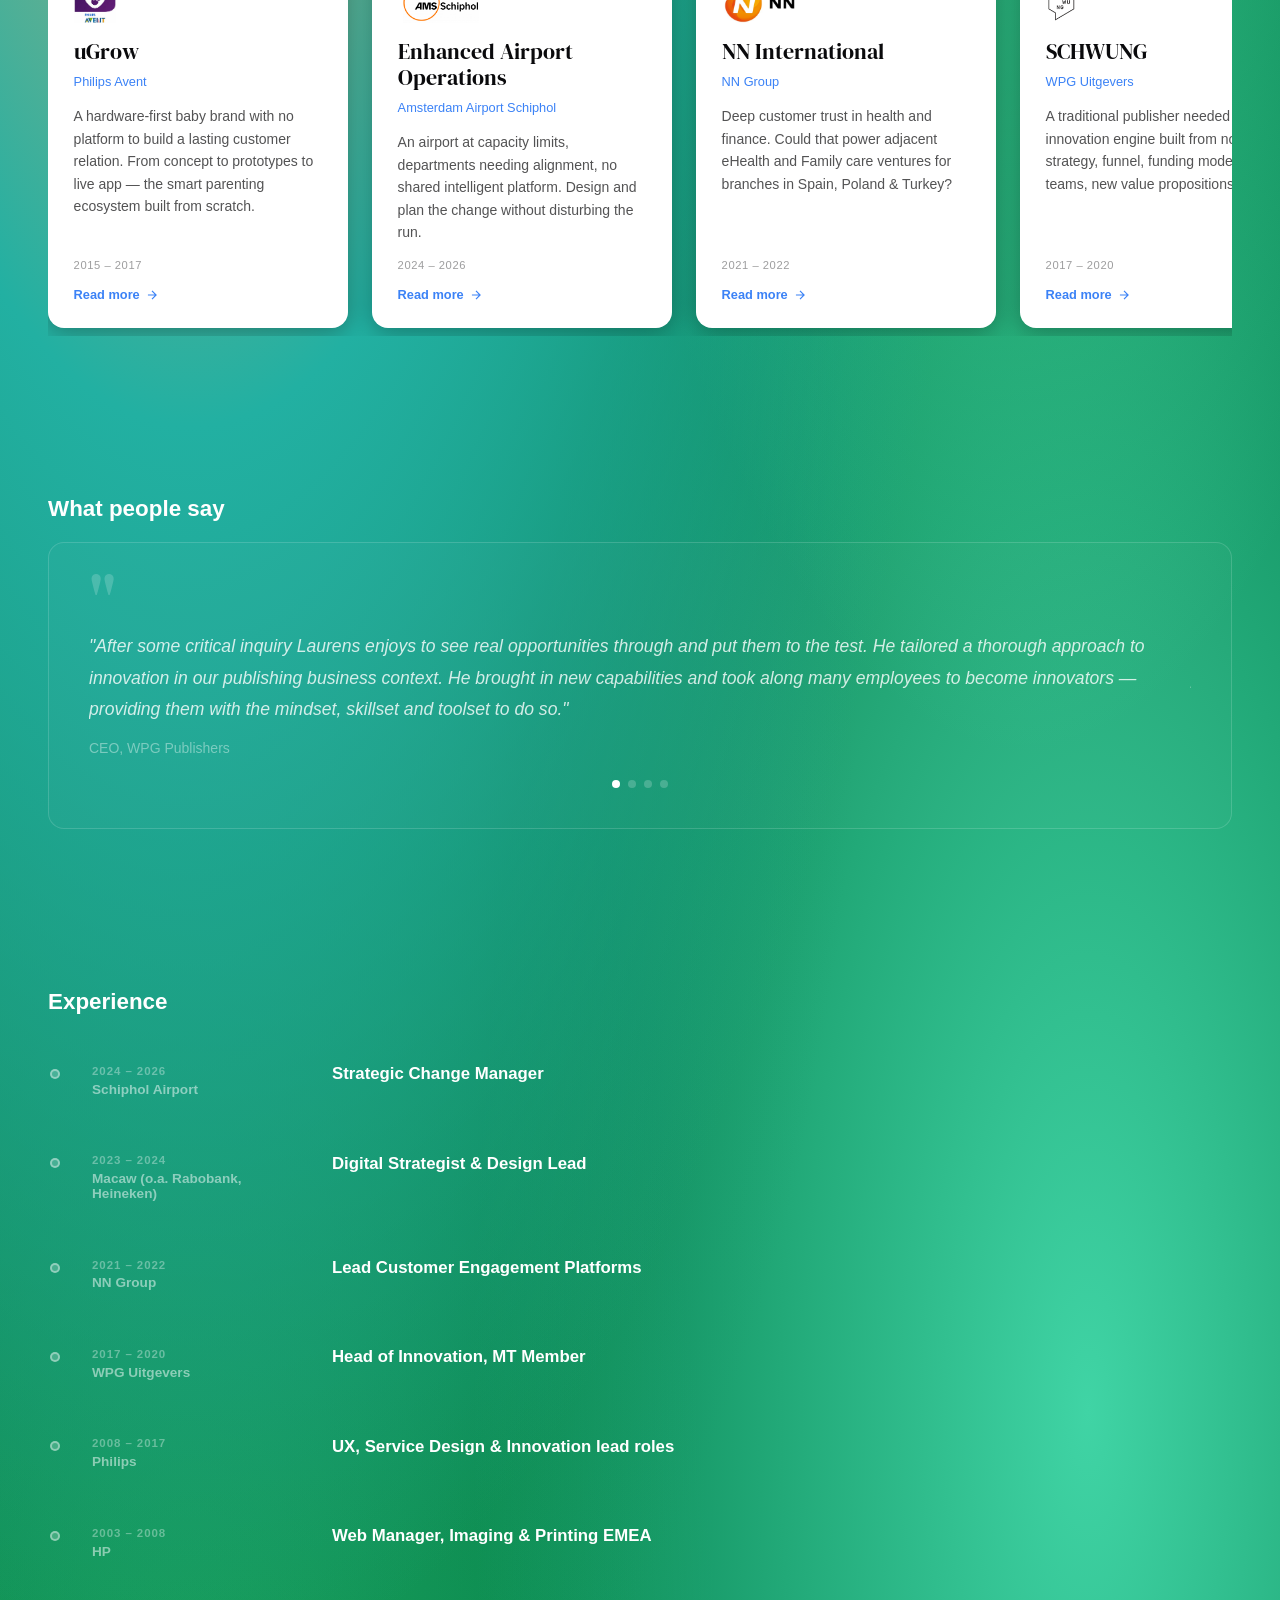
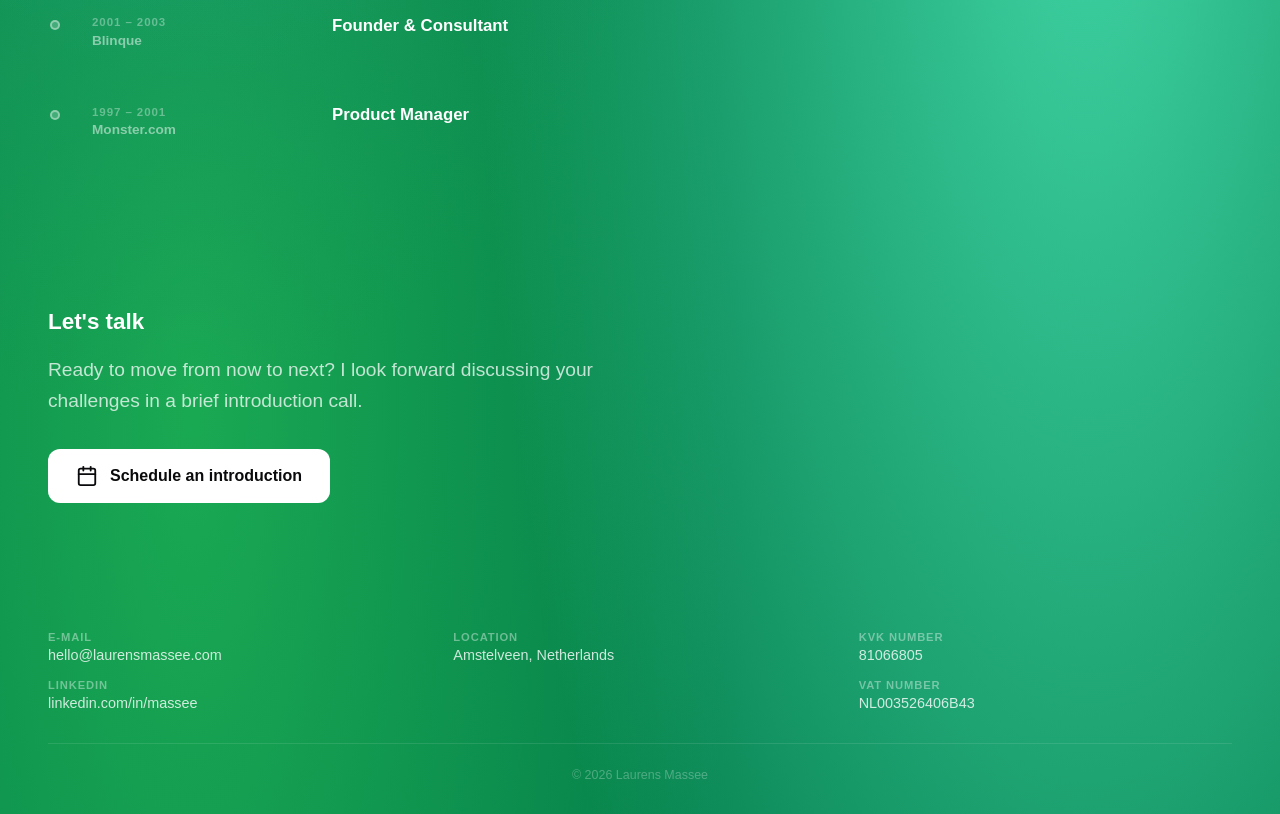
==== commit 46ba0d54: "feat: update background gradient colors in index.html" ====
--- a/index.html
+++ b/index.html
@@ -75,7 +75,7 @@
     body {
       font-family: 'Poppins', -apple-system, BlinkMacSystemFont, sans-serif;
       background:
-        radial-gradient(ellipse at 15% 18%, #6cf8dc 0%, #22b0a2 28%, transparent 55%),
+        radial-gradient(ellipse at 15% 18%, #f8ad6c 0%, #22b0a2 28%, transparent 55%),
         radial-gradient(ellipse at 80% 5%, #5af0b4 0%, transparent 40%),
         radial-gradient(ellipse at 10% 55%, #1a8f6e 0%, transparent 45%),
         radial-gradient(ellipse at 85% 75%, #40d4a5 0%, transparent 40%),
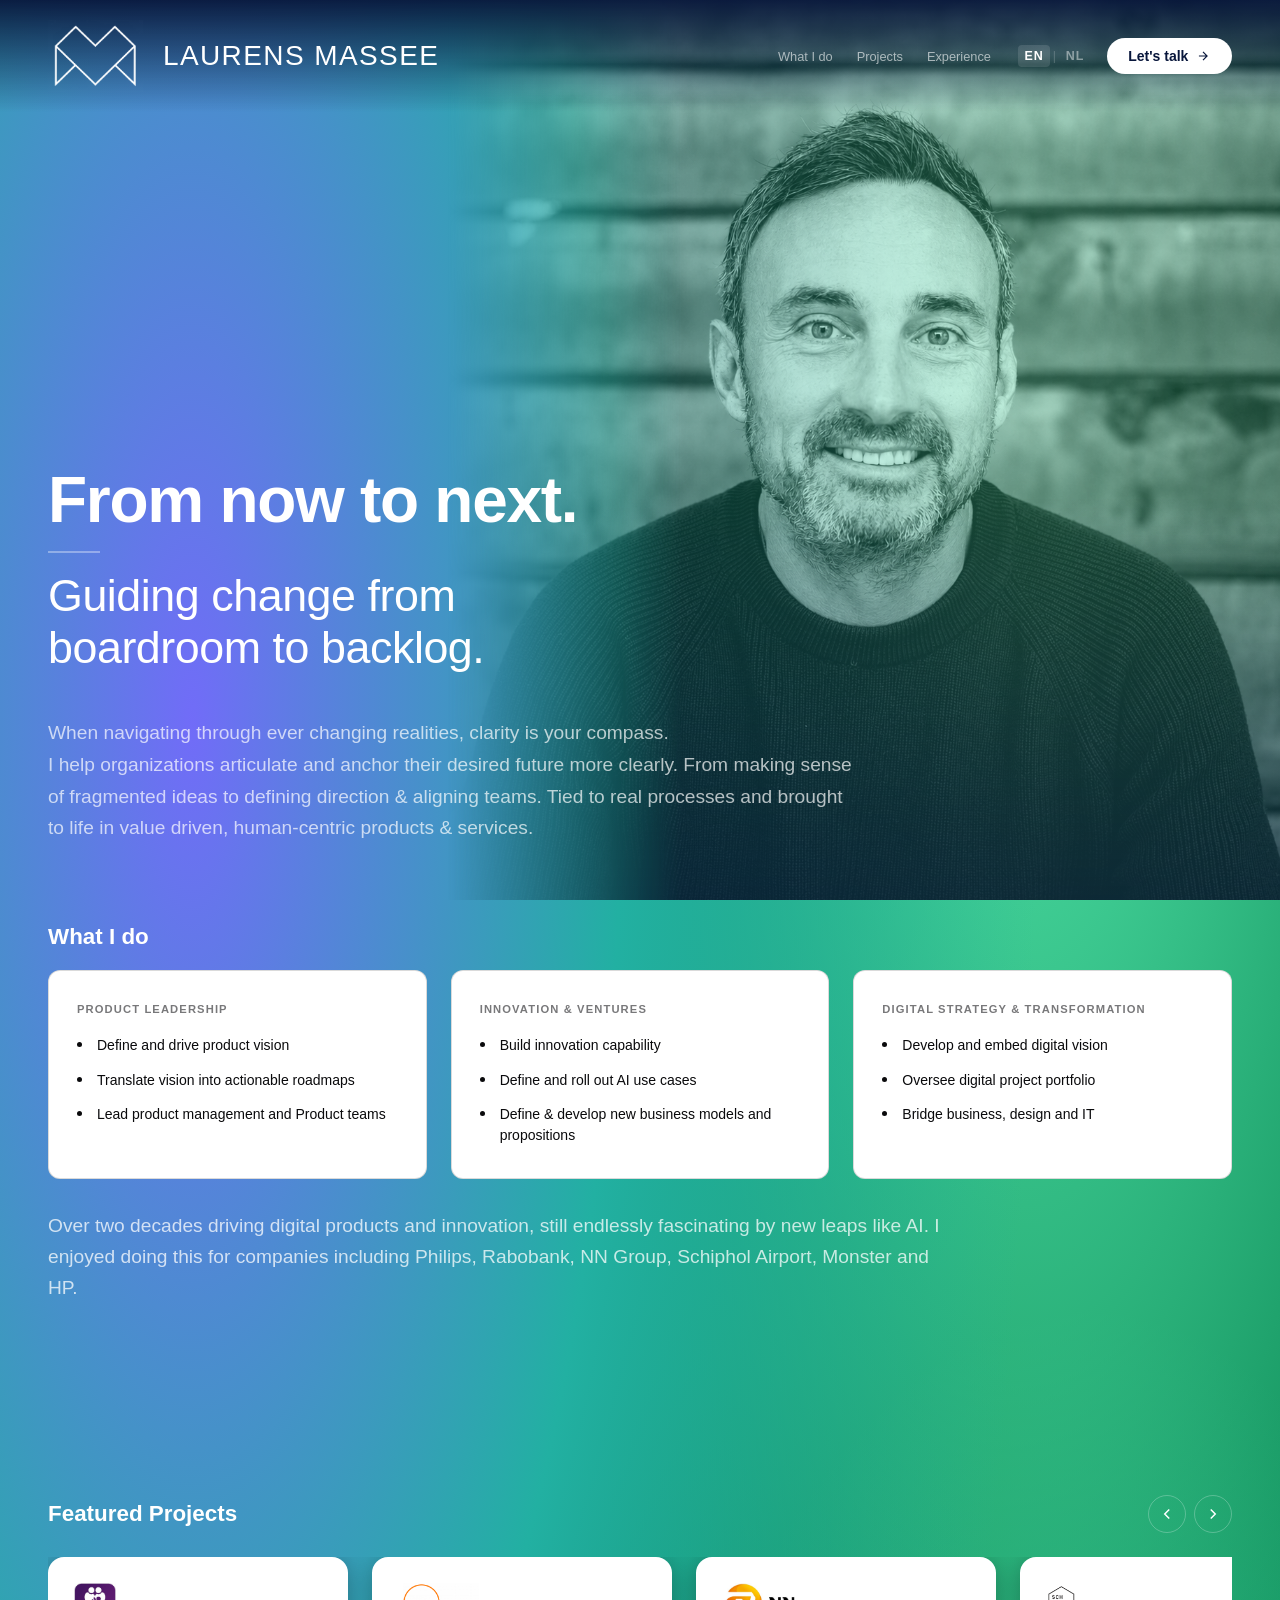
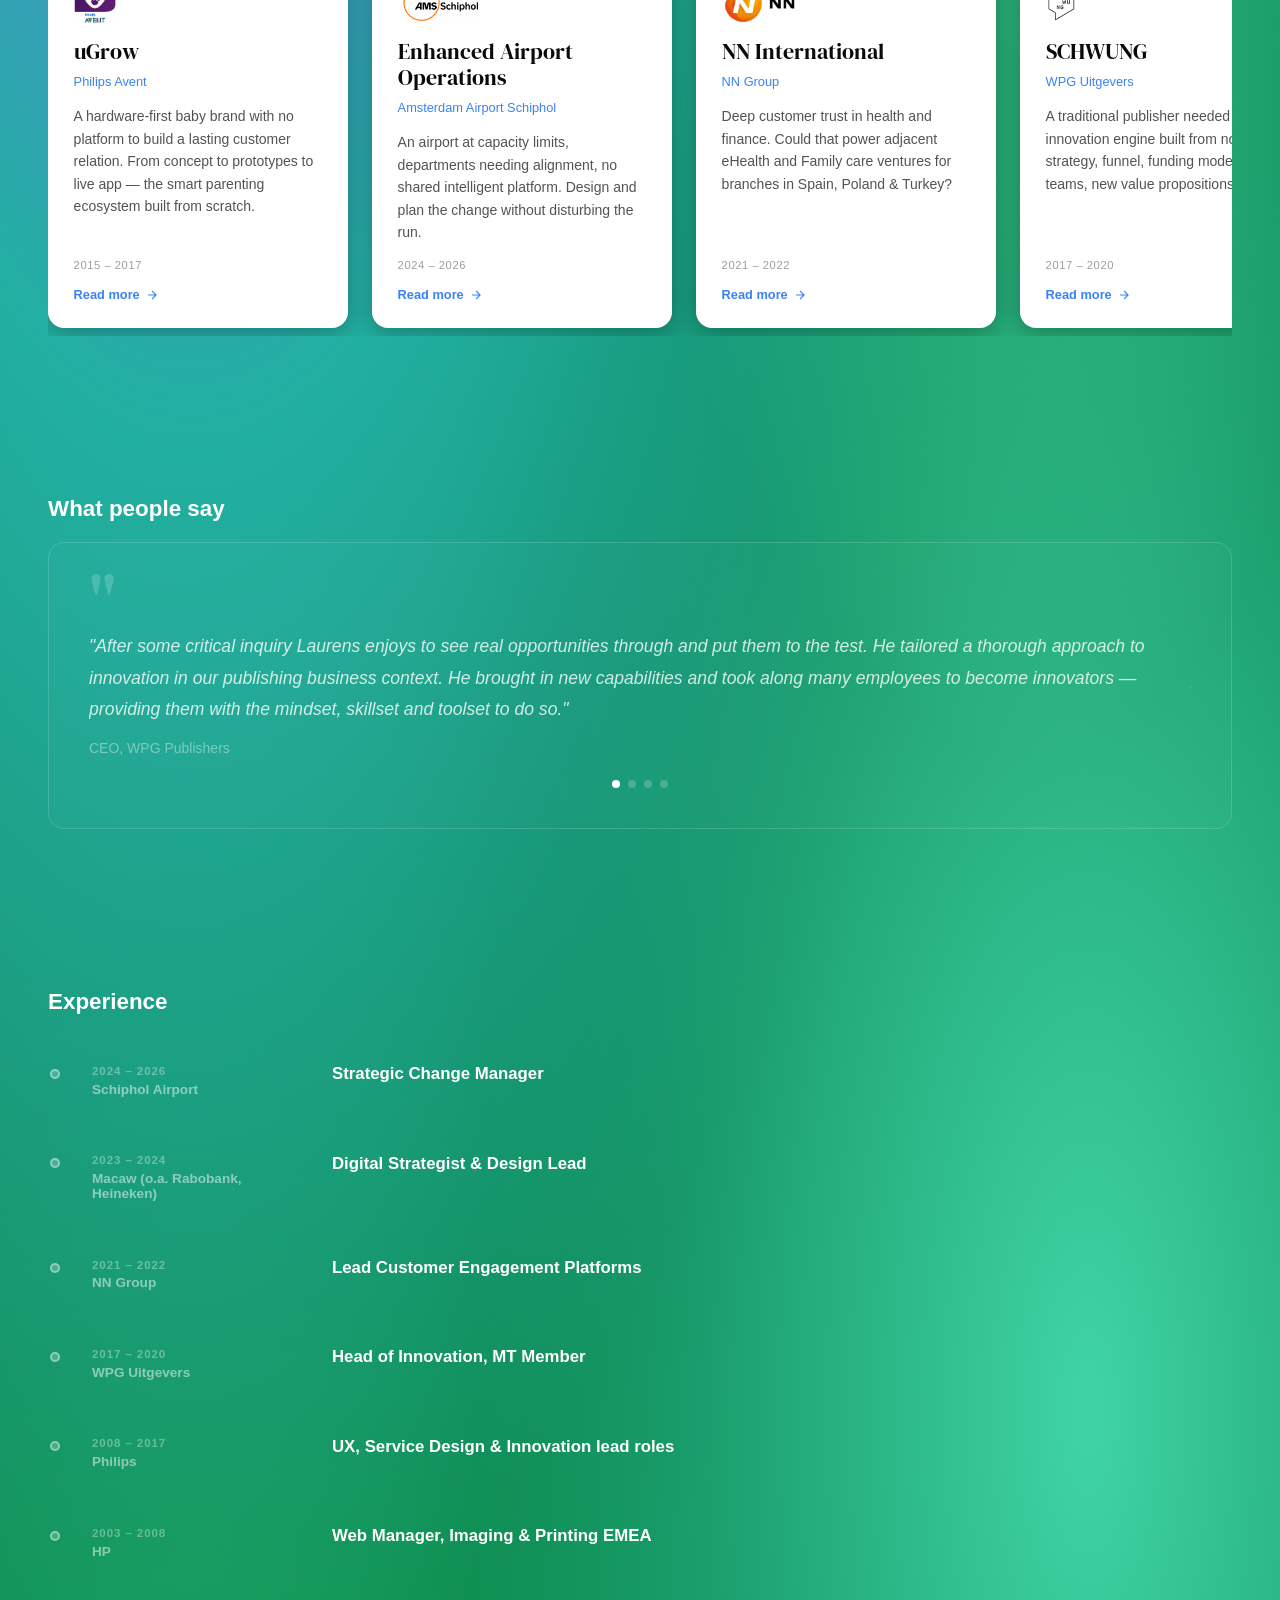
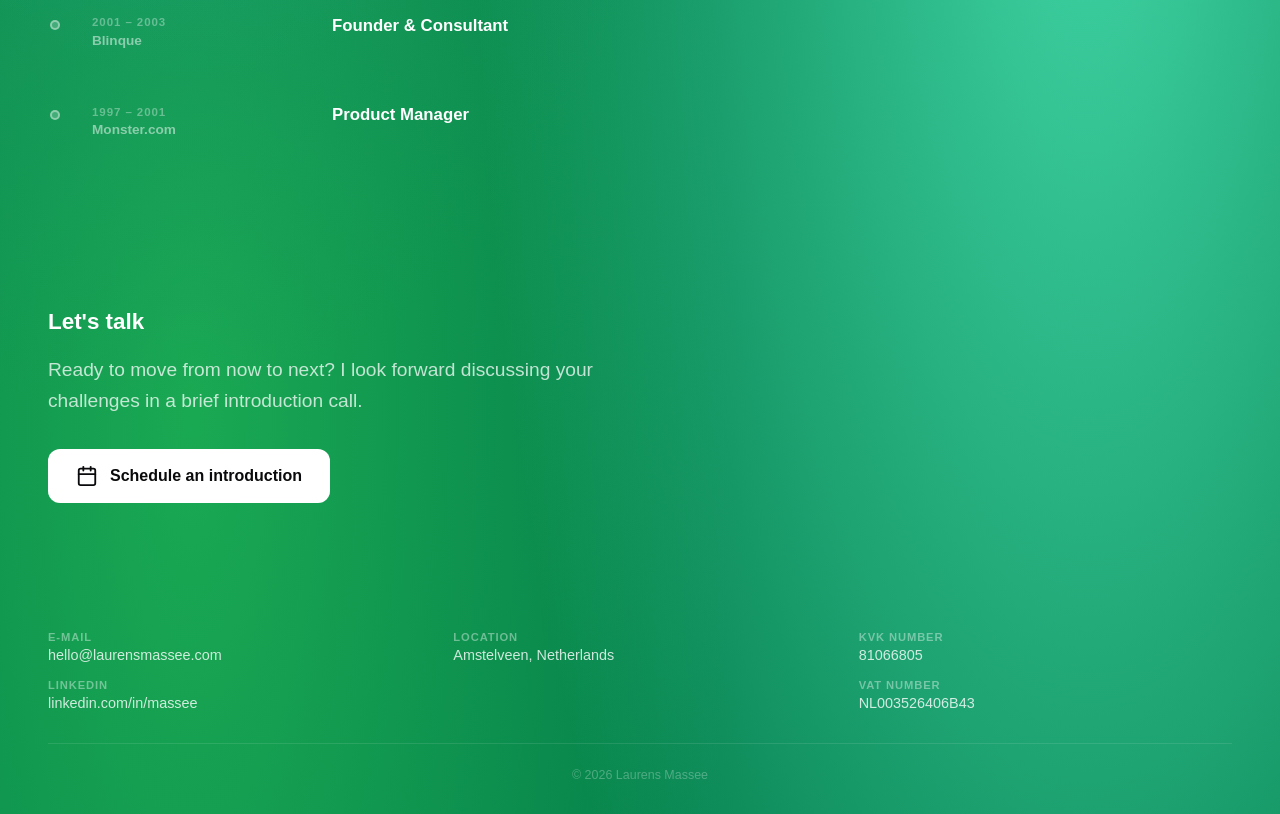
==== commit df451b9e: "feat: update background gradient colors in index.html" ====
--- a/index.html
+++ b/index.html
@@ -75,7 +75,7 @@
     body {
       font-family: 'Poppins', -apple-system, BlinkMacSystemFont, sans-serif;
       background:
-        radial-gradient(ellipse at 15% 18%, #f8ad6c 0%, #22b0a2 28%, transparent 55%),
+        radial-gradient(ellipse at 15% 18%, #716cf8 0%, #22b0a2 28%, transparent 55%),
         radial-gradient(ellipse at 80% 5%, #5af0b4 0%, transparent 40%),
         radial-gradient(ellipse at 10% 55%, #1a8f6e 0%, transparent 45%),
         radial-gradient(ellipse at 85% 75%, #40d4a5 0%, transparent 40%),
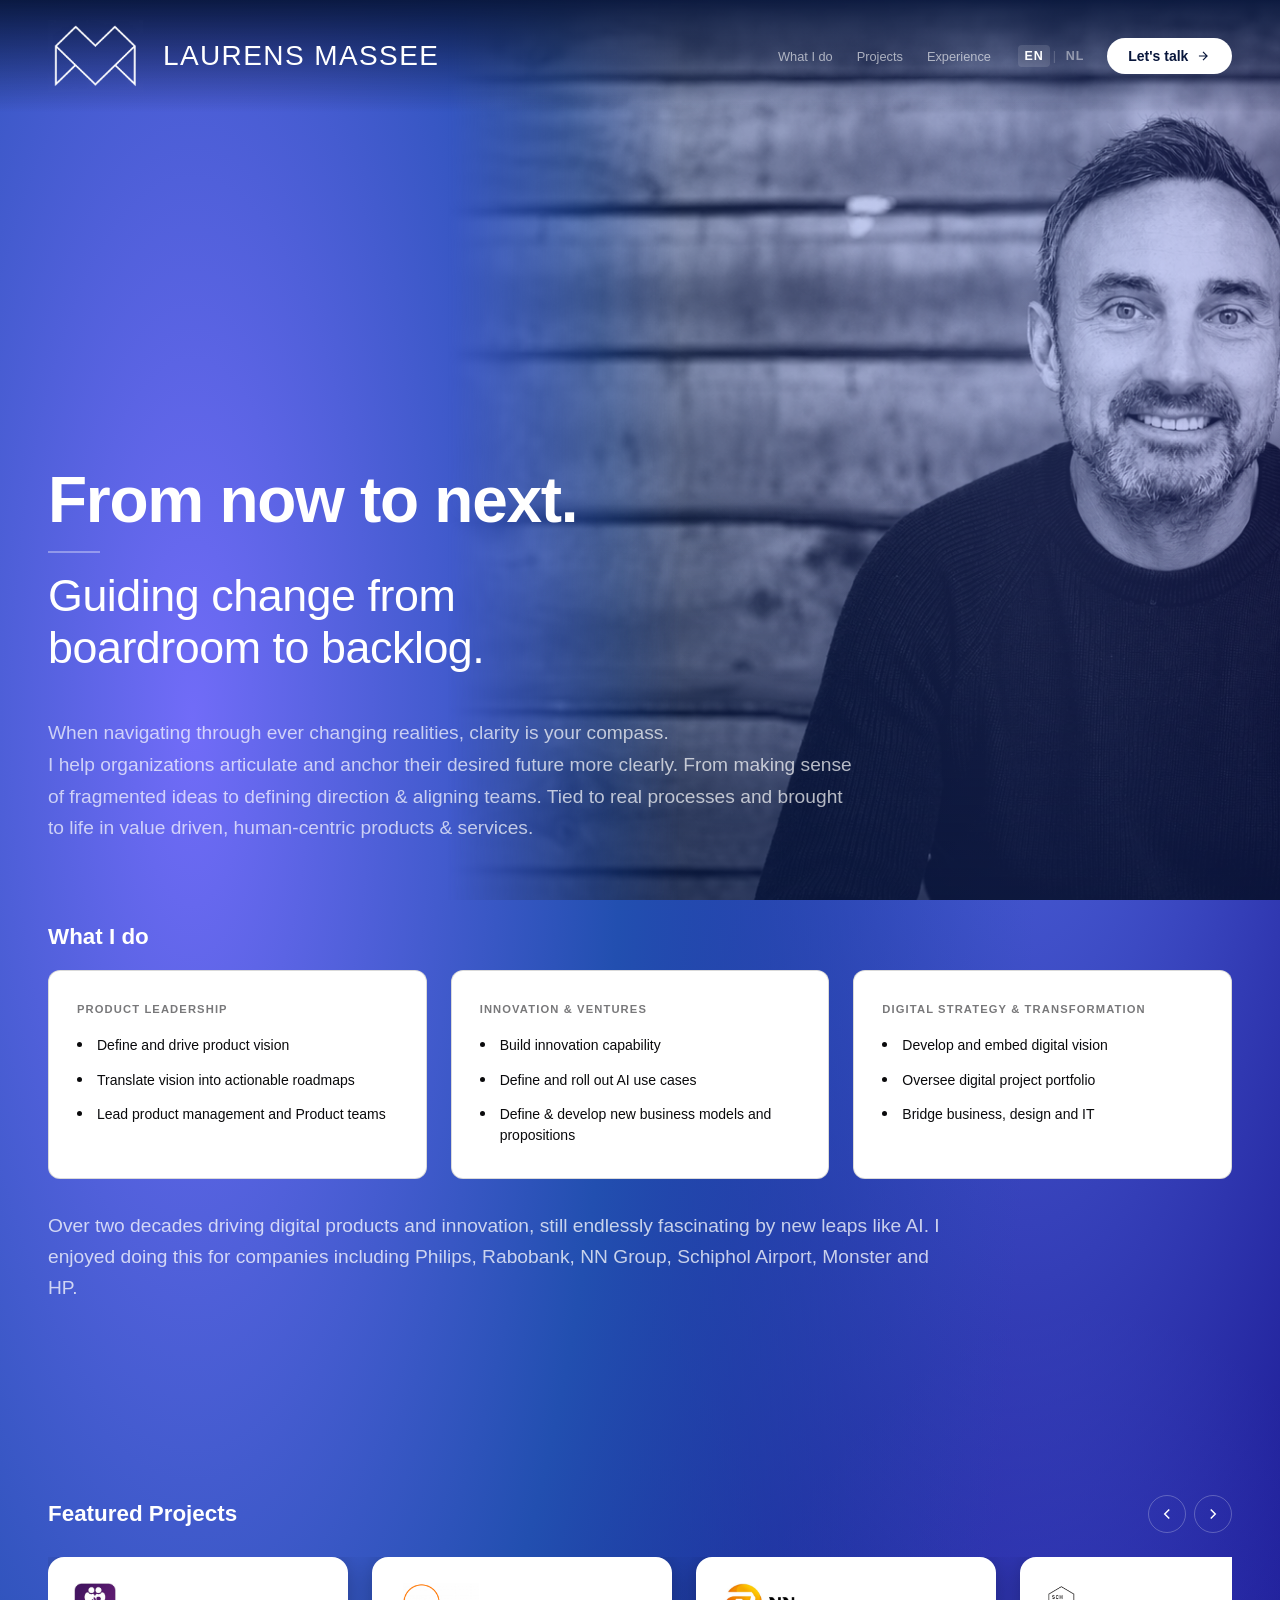
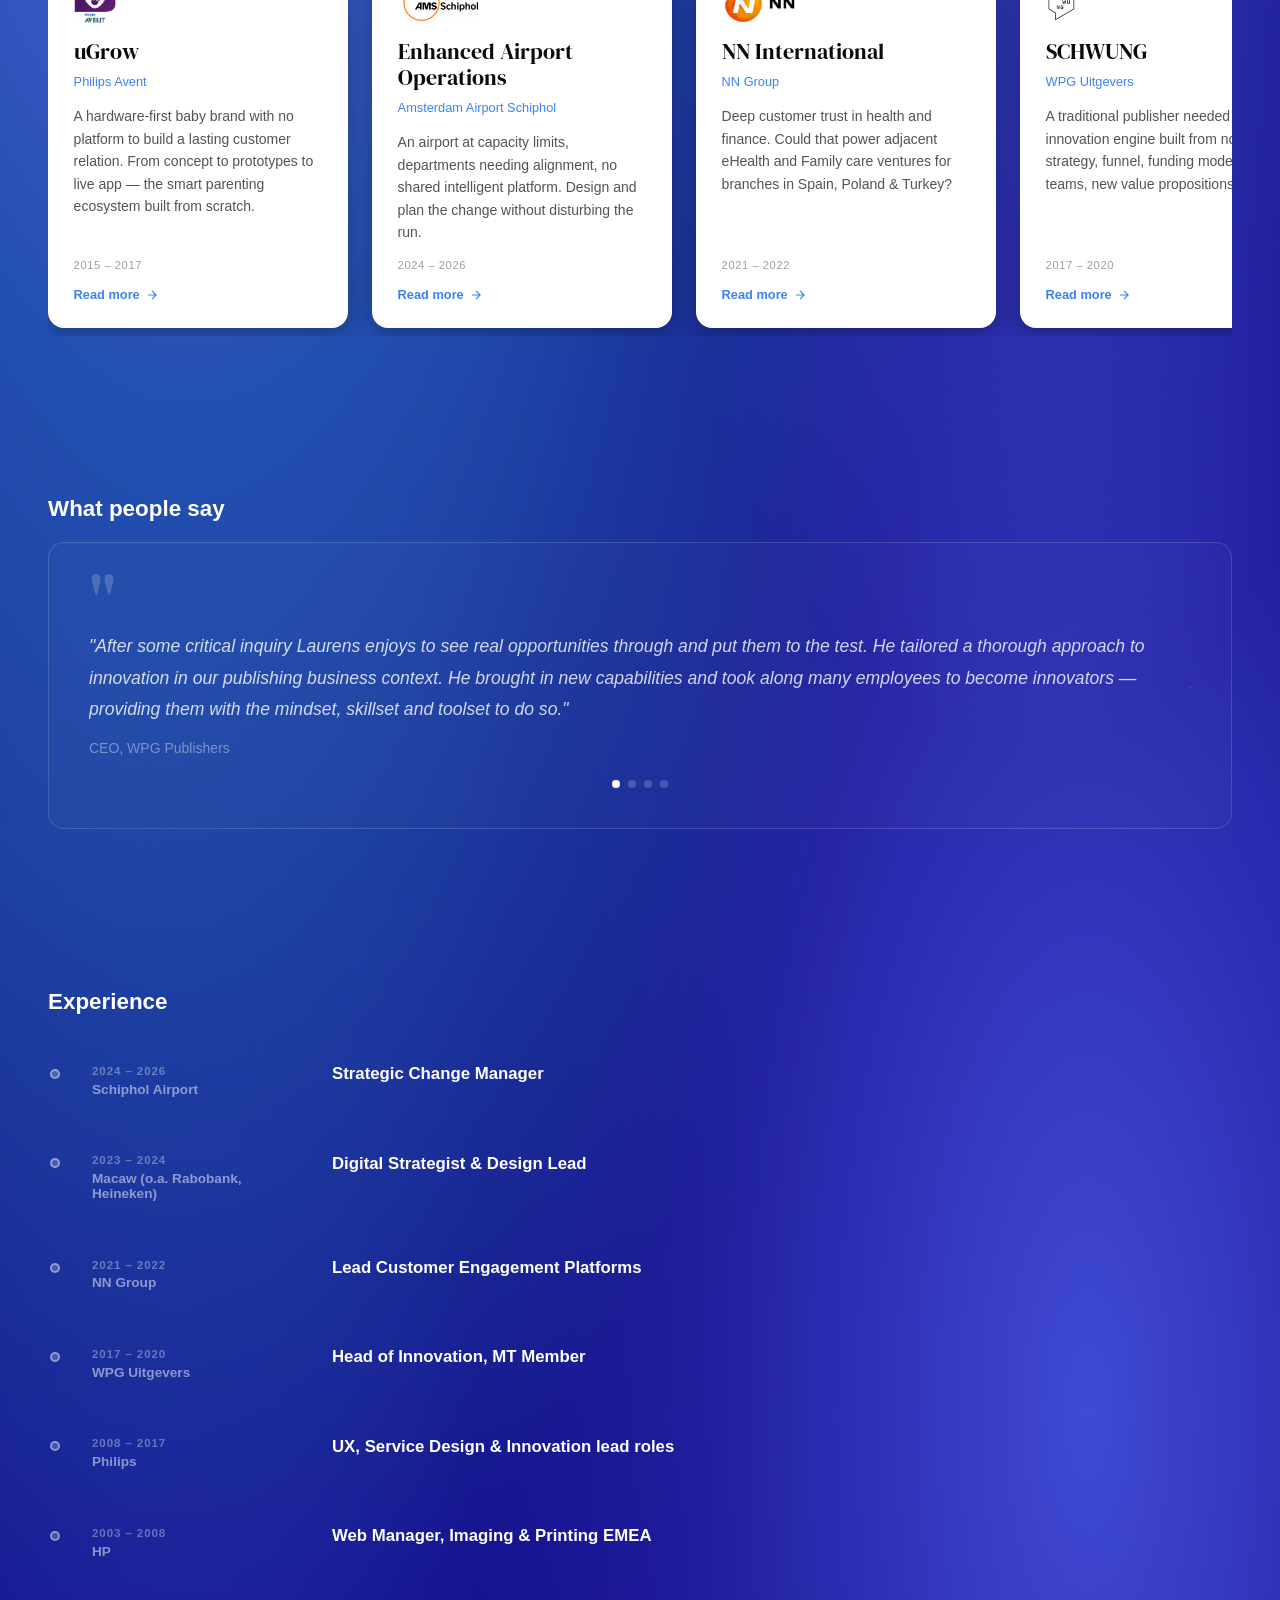
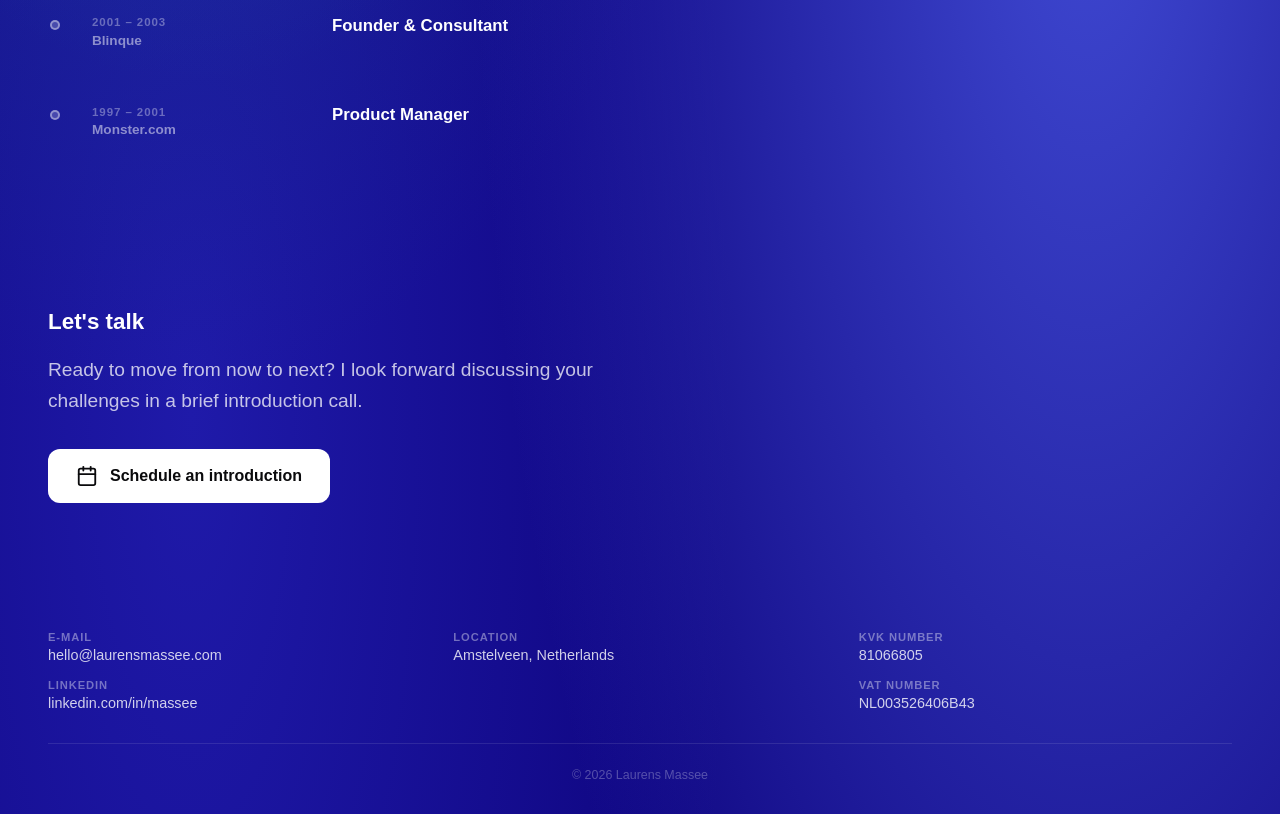
==== commit 6d1847ce: "feat: update gradient colors in index.html background" ====
--- a/index.html
+++ b/index.html
@@ -75,12 +75,12 @@
     body {
       font-family: 'Poppins', -apple-system, BlinkMacSystemFont, sans-serif;
       background:
-        radial-gradient(ellipse at 15% 18%, #716cf8 0%, #22b0a2 28%, transparent 55%),
-        radial-gradient(ellipse at 80% 5%, #5af0b4 0%, transparent 40%),
-        radial-gradient(ellipse at 10% 55%, #1a8f6e 0%, transparent 45%),
-        radial-gradient(ellipse at 85% 75%, #40d4a5 0%, transparent 40%),
-        radial-gradient(ellipse at 15% 90%, #1aa953 0%, transparent 35%),
-        #047e4b;
+        radial-gradient(ellipse at 15% 18%, #716cf8 0%, #224fb0 28%, transparent 55%),
+        radial-gradient(ellipse at 80% 5%, #5a78f0 0%, transparent 40%),
+        radial-gradient(ellipse at 10% 55%, #1a378f 0%, transparent 45%),
+        radial-gradient(ellipse at 85% 75%, #404ad4 0%, transparent 40%),
+        radial-gradient(ellipse at 15% 90%, #1f1aa9 0%, transparent 35%),
+        #0e047e;
       color: #fff;
       overflow-x: hidden;
     }
